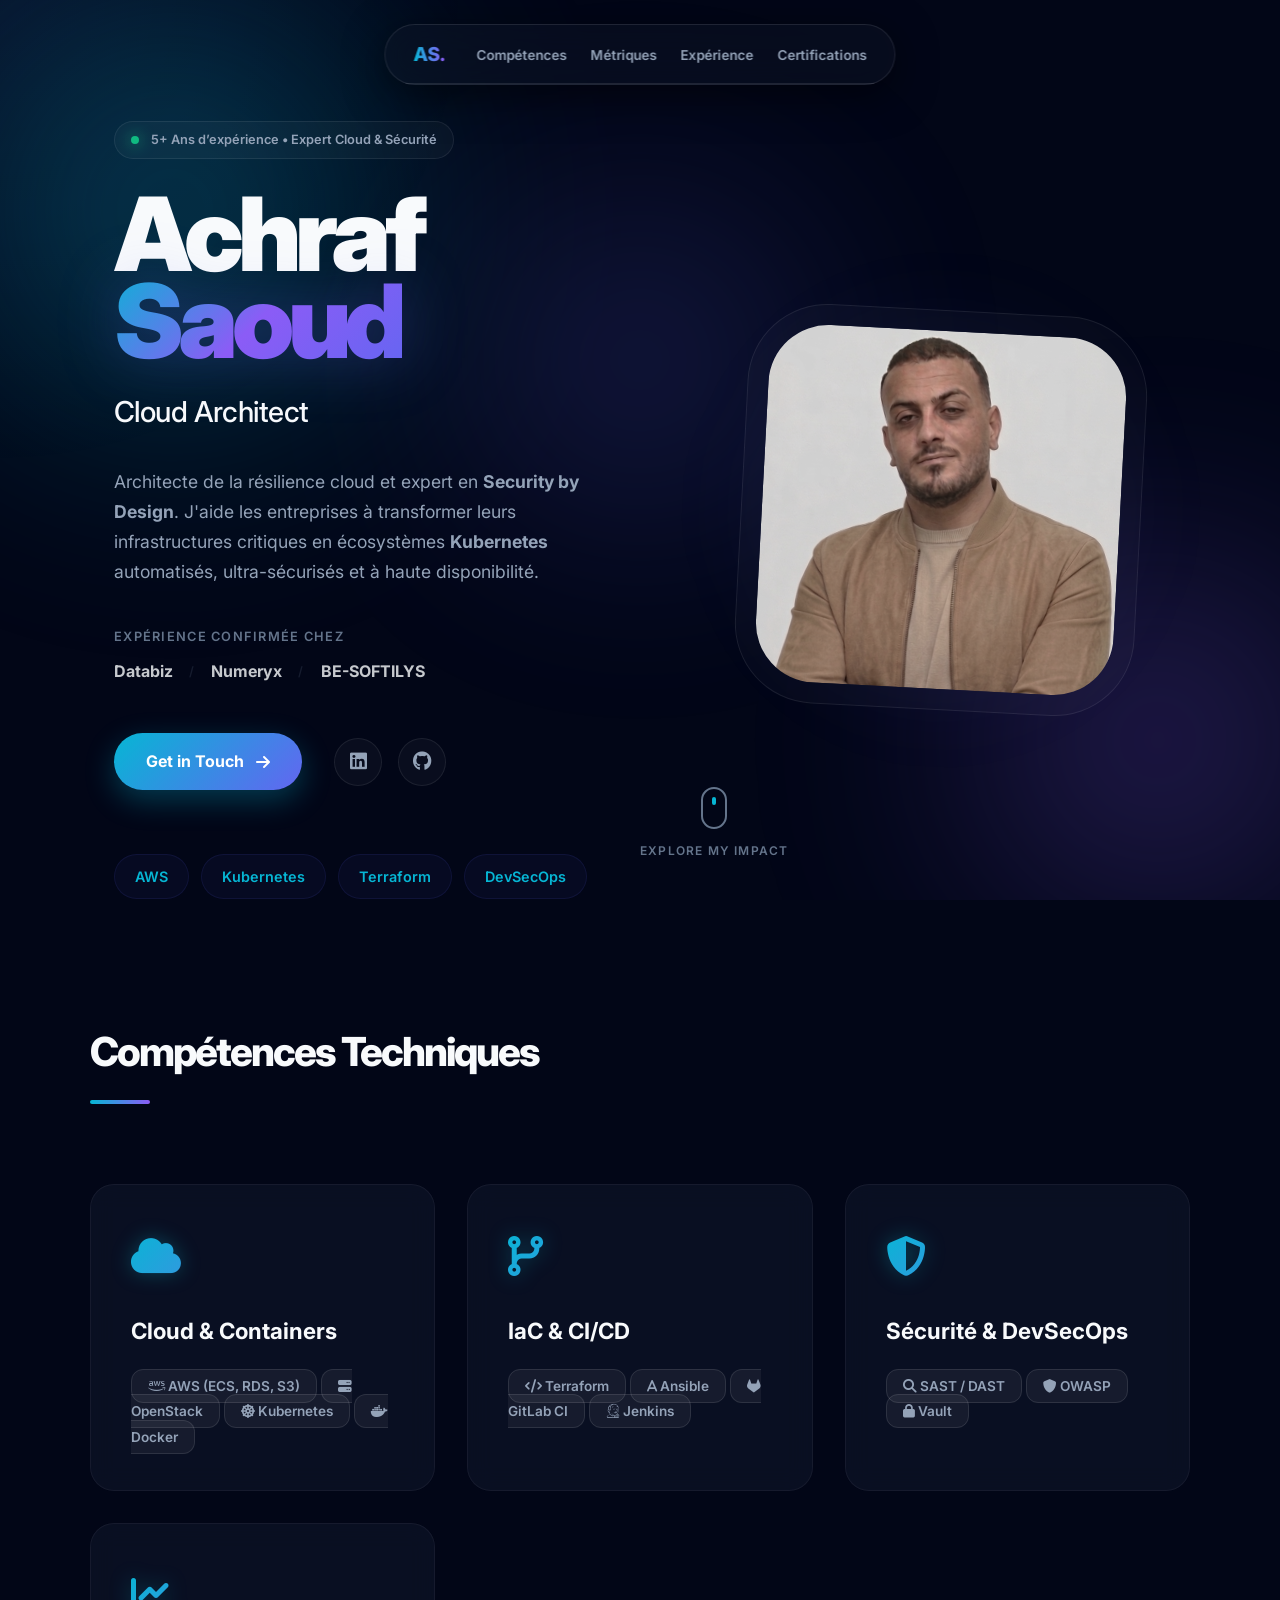
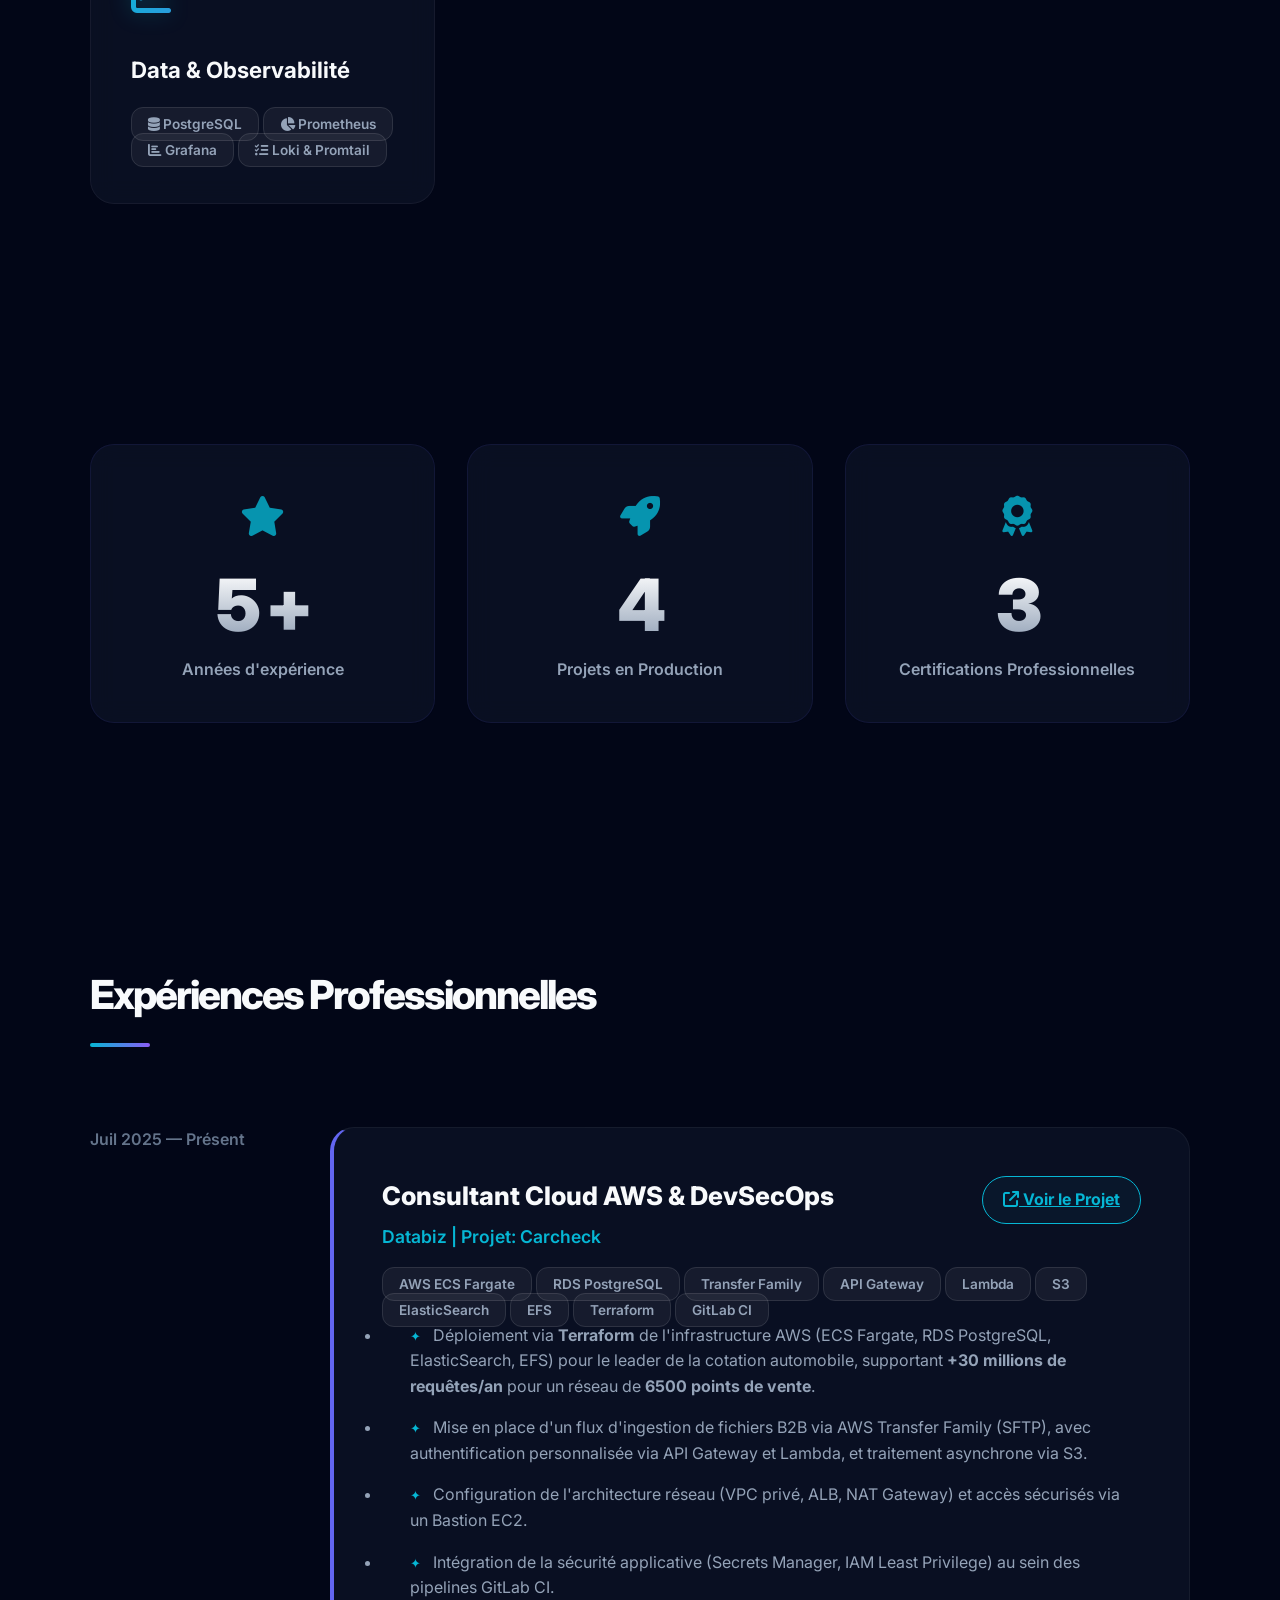
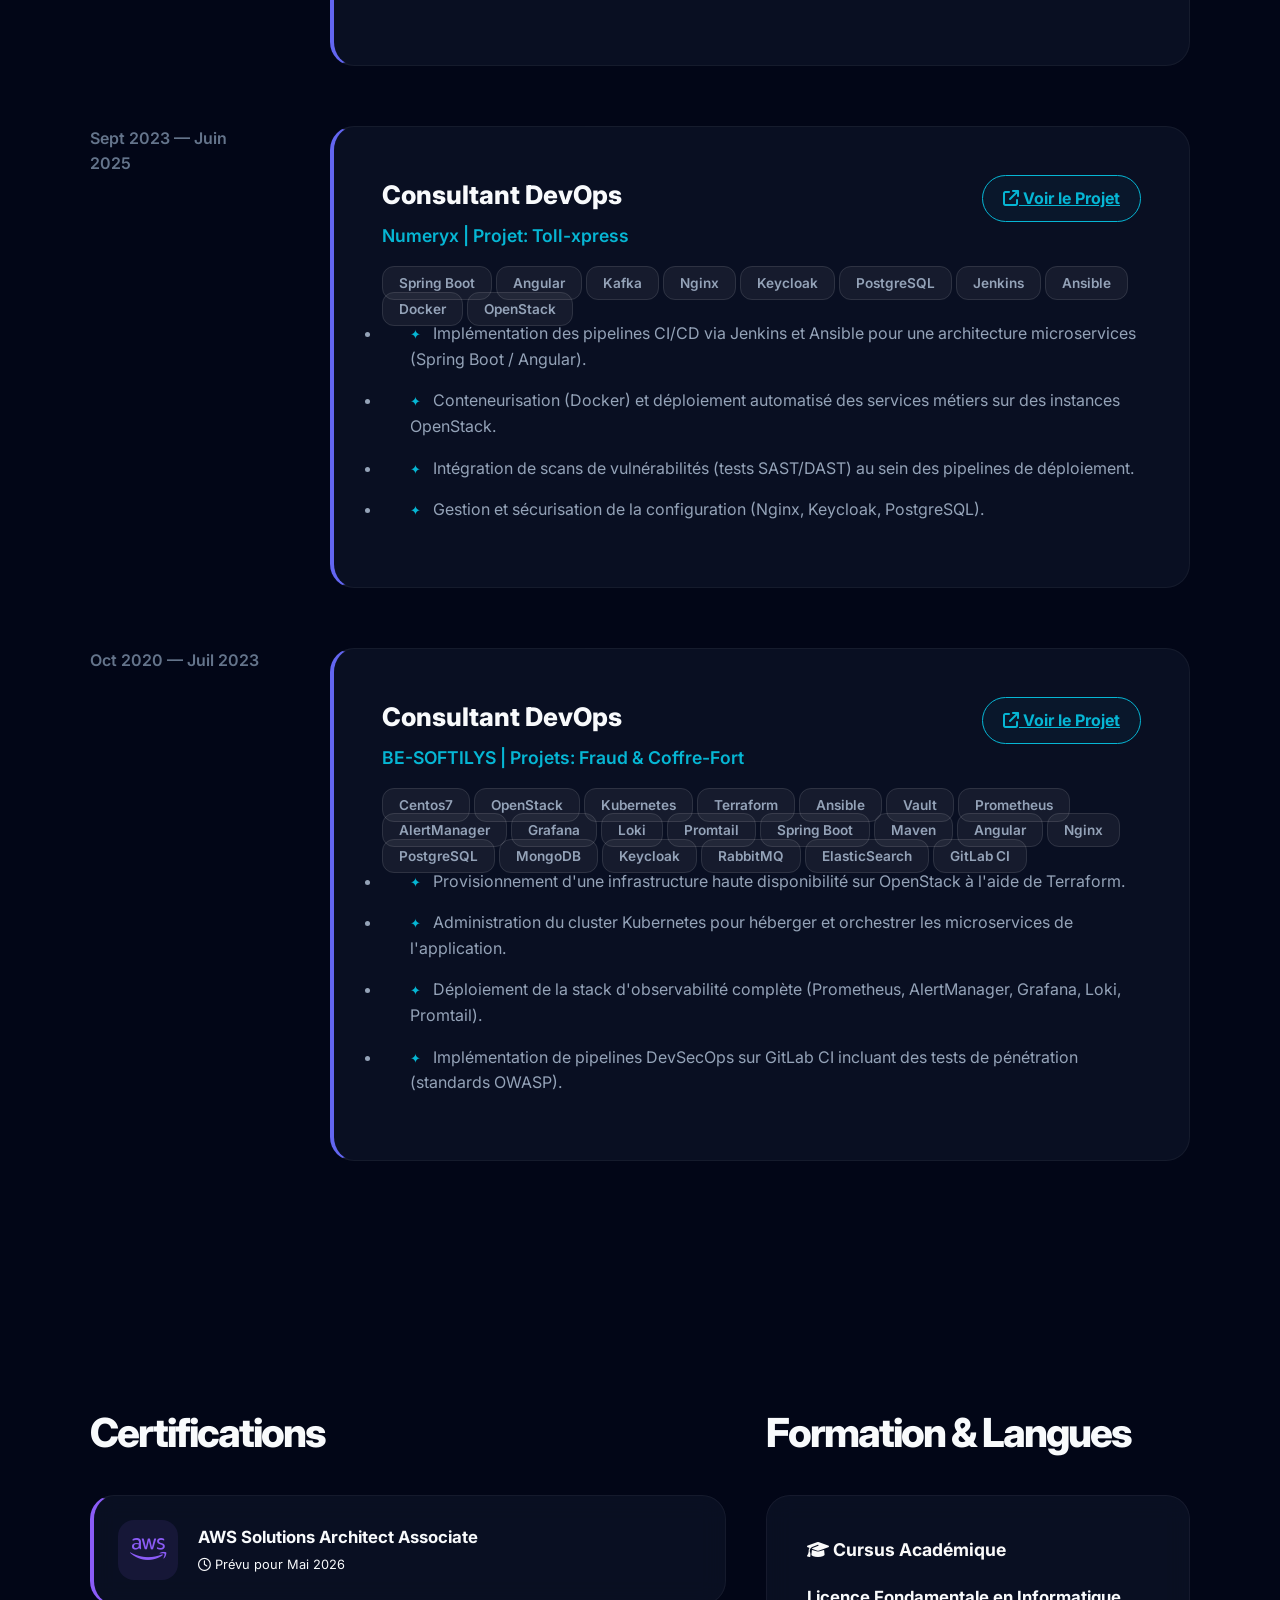
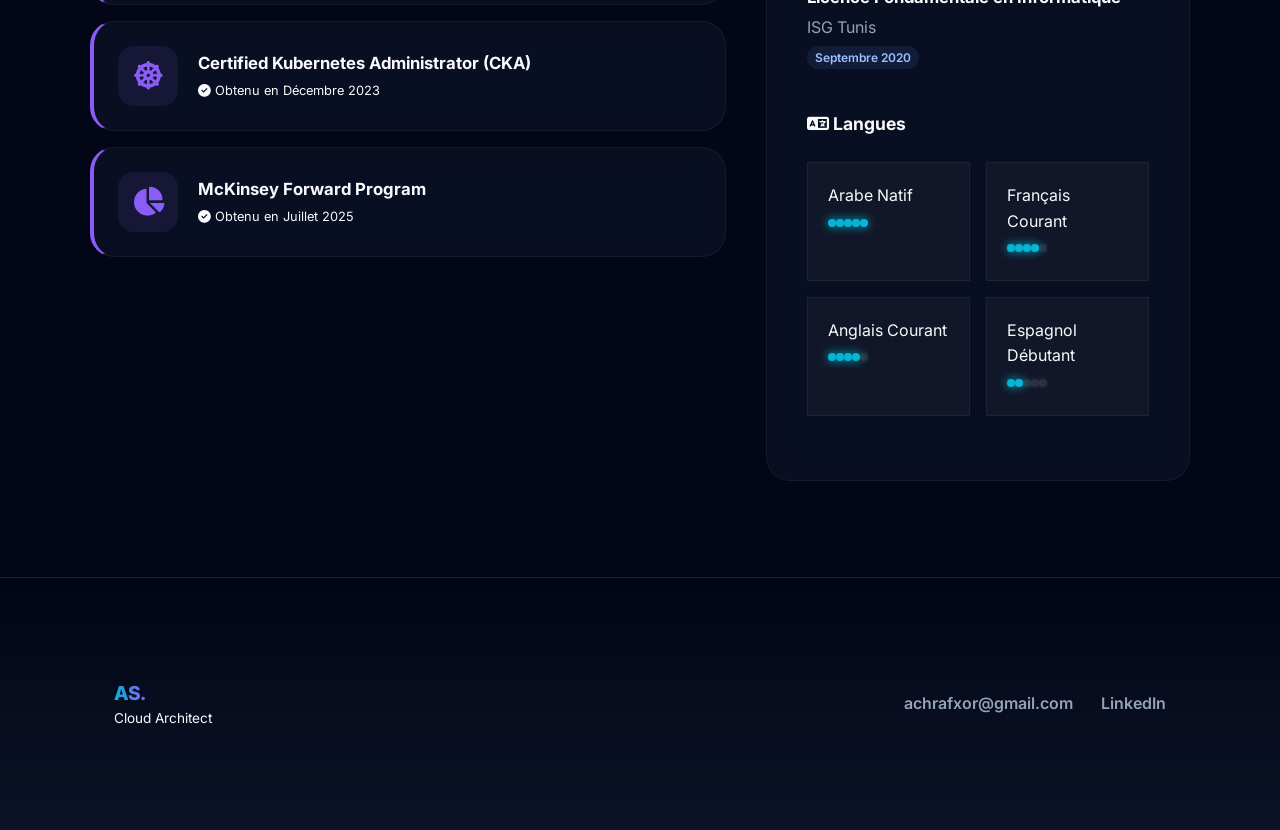
==== index.html @ 0f8164ff "upatde" ====
<!DOCTYPE html>
<html lang="fr">

<head>
    <meta charset="UTF-8">
    <meta name="viewport" content="width=device-width, initial-scale=1.0">
    <title>Achraf Saoud | Cloud Architect</title>

    <link href="https://fonts.googleapis.com/css2?family=Inter:wght@300;400;500;600;700&display=swap" rel="stylesheet">
    <link rel="stylesheet" href="https://cdnjs.cloudflare.com/ajax/libs/font-awesome/6.4.0/css/all.min.css">
    <link rel="stylesheet" href="style.css">
</head>

<body>

    <div class="bg-glows">
        <div class="glow glow-1"></div>
        <div class="glow glow-2"></div>
        <div class="glow glow-3"></div>
    </div>

    <div id="global-flashlight"></div>

    <nav class="navbar">
        <div id="progressBar" class="scroll-progress-bar"></div>
        <div class="nav-content">
            <div class="nav-logo">AS<span class="dot">.</span></div>
            <ul class="nav-links">
                <li><a href="#competences" class="magnetic-btn">Compétences</a></li>
                <li><a href="#kpis" class="magnetic-btn">Métriques</a></li>
                <li><a href="#experience" class="magnetic-btn">Expérience</a></li>
                <li><a href="#certifications" class="magnetic-btn">Certifications</a></li>
            </ul>
        </div>
    </nav>

    <!-- 1. INTRO (HERO) -->
    <header class="hero container">
        <div class="hero-main">
            <div class="hero-content reveal-on-scroll">
                <div class="hero-badge">
                    <span class="status-dot"></span> 
                    <span>5+ Ans d’expérience • Expert Cloud & Sécurité</span>
                </div>
                
                <h1 class="hero-title">
                    Achraf <span class="gradient-text">Saoud</span>
                </h1>
                
                <h2 class="hero-subtitle">Cloud Architect</h2>
                
                <p class="hero-description">
                    Architecte de la résilience cloud et expert en <strong>Security by Design</strong>. J'aide les entreprises à transformer leurs infrastructures critiques en écosystèmes <strong>Kubernetes</strong> automatisés, ultra-sécurisés et à haute disponibilité.
                </p>

                <div class="hero-trust">
                    <span>Expérience confirmée chez</span>
                    <div class="trust-logos">
                        <strong>Databiz</strong>
                        <span class="trust-sep">/</span>
                        <strong>Numeryx</strong>
                        <span class="trust-sep">/</span>
                        <strong>BE-SOFTILYS</strong>
                    </div>
                </div>
                
                <div class="hero-actions">
                    <a href="mailto:achrafxor@gmail.com" class="btn-primary magnetic-btn">
                        <span>Get in Touch</span> <i class="fa-solid fa-arrow-right"></i>
                    </a>
                    <div class="social-links">
                        <a href="https://linkedin.com/in/achraf-saoud-7b2530197/" target="_blank" class="social-icon magnetic-btn" title="LinkedIn">
                            <i class="fa-brands fa-linkedin"></i>
                        </a>
                        <a href="#" class="social-icon magnetic-btn" title="GitHub">
                            <i class="fa-brands fa-github"></i>
                        </a>
                    </div>
                </div>

                <div class="hero-expertise">
                    <span class="exp-pill">AWS</span>
                    <span class="exp-pill">Kubernetes</span>
                    <span class="exp-pill">Terraform</span>
                    <span class="exp-pill">DevSecOps</span>
                </div>
            </div>
            
            <div class="hero-visual reveal-on-scroll" style="transition-delay: 200ms;">
                <div class="portrait-frame">
                    <div class="portrait-glow"></div>
                    <img src="linkedachraf.png" alt="Achraf Saoud" class="hero-avatar">
                </div>
            </div>
        </div>

        <div class="scroll-indicator reveal-on-scroll" style="transition-delay: 500ms;">
            <div class="mouse">
                <div class="wheel"></div>
            </div>
            <span class="scroll-text">Explore my impact</span>
        </div>
    </header>

    <!-- 2. COMPÉTENCES TECHNIQUES -->
    <section id="competences" class="section container">
        <div class="section-header reveal-on-scroll">
            <h3 class="section-title">Compétences Techniques</h3>
            <div class="section-line"></div>
        </div>
        
        <div class="skills-grid bento-layout">
            <div class="glass-card skill-category tilt-element reveal-on-scroll bento-span-2">
                <div class="skill-icon"><i class="fa-solid fa-cloud"></i></div>
                <h4>Cloud & Containers</h4>
                <div class="skill-tags">
                    <span class="tag"><i class="fa-brands fa-aws"></i> AWS (ECS, RDS, S3)</span>
                    <span class="tag"><i class="fa-solid fa-server"></i> OpenStack</span>
                    <span class="tag"><i class="fa-solid fa-dharmachakra"></i> Kubernetes</span>
                    <span class="tag"><i class="fa-brands fa-docker"></i> Docker</span>
                </div>
            </div>
            <div class="glass-card skill-category tilt-element reveal-on-scroll bento-span-1" style="transition-delay: 100ms;">
                <div class="skill-icon"><i class="fa-solid fa-code-branch"></i></div>
                <h4>IaC & CI/CD</h4>
                <div class="skill-tags">
                    <span class="tag"><i class="fa-solid fa-code"></i> Terraform</span>
                    <span class="tag"><i class="fa-solid fa-a"></i> Ansible</span>
                    <span class="tag"><i class="fa-brands fa-gitlab"></i> GitLab CI</span>
                    <span class="tag"><i class="fa-brands fa-jenkins"></i> Jenkins</span>
                </div>
            </div>
            <div class="glass-card skill-category tilt-element reveal-on-scroll bento-span-1" style="transition-delay: 200ms;">
                <div class="skill-icon"><i class="fa-solid fa-shield-halved"></i></div>
                <h4>Sécurité & DevSecOps</h4>
                <div class="skill-tags">
                    <span class="tag"><i class="fa-solid fa-magnifying-glass"></i> SAST / DAST</span>
                    <span class="tag"><i class="fa-solid fa-shield"></i> OWASP</span>
                    <span class="tag"><i class="fa-solid fa-lock"></i> Vault</span>
                </div>
            </div>
            <div class="glass-card skill-category tilt-element reveal-on-scroll bento-span-2" style="transition-delay: 300ms;">
                <div class="skill-icon"><i class="fa-solid fa-chart-line"></i></div>
                <h4>Data & Observabilité</h4>
                <div class="skill-tags">
                    <span class="tag"><i class="fa-solid fa-database"></i> PostgreSQL</span>
                    <span class="tag"><i class="fa-solid fa-chart-pie"></i> Prometheus</span>
                    <span class="tag"><i class="fa-solid fa-chart-bar"></i> Grafana</span>
                    <span class="tag"><i class="fa-solid fa-list-check"></i> Loki & Promtail</span>
                </div>
            </div>
        </div>
    </section>

    <!-- 3. GLOBAL KPIS -->
    <section id="kpis" class="section container">
        <div class="impact-grid">
            <div class="glass-card metric-card tilt-element reveal-on-scroll">
                <div class="metric-icon"><i class="fa-solid fa-star"></i></div>
                <div class="metric-value-wrapper">
                    <span class="metric-value counter" data-target="5">0</span>
                    <span class="metric-suffix text-gradient">+</span>
                </div>
                <div class="metric-label">Années d'expérience</div>
            </div>
            <div class="glass-card metric-card tilt-element reveal-on-scroll" style="transition-delay: 100ms;">
                <div class="metric-icon"><i class="fa-solid fa-rocket"></i></div>
                <div class="metric-value-wrapper">
                    <span class="metric-value counter" data-target="4">0</span>
                </div>
                <div class="metric-label">Projets en Production</div>
            </div>
            <div class="glass-card metric-card tilt-element reveal-on-scroll" style="transition-delay: 200ms;">
                <div class="metric-icon"><i class="fa-solid fa-award"></i></div>
                <div class="metric-value-wrapper">
                    <span class="metric-value counter" data-target="3">0</span>
                </div>
                <div class="metric-label">Certifications Professionnelles</div>
            </div>
        </div>
    </section>

    <!-- 4. EXPÉRIENCES -->
    <section id="experience" class="section container">
        <div class="section-header reveal-on-scroll">
            <h3 class="section-title">Expériences Professionnelles</h3>
            <div class="section-line"></div>
        </div>
        
        <div class="timeline">
            
            <!-- Carcheck -->
            <div class="timeline-item reveal-on-scroll sticky-card" style="top: 120px; z-index: 1;">
                <div class="job-meta">
                    <span class="job-date">Juil 2025 — Présent</span>
                </div>
                <div class="glass-card job-content tilt-element">
                    <div class="job-header" style="display: flex; justify-content: space-between; align-items: flex-start; margin-bottom: 20px; flex-wrap: wrap; gap: 16px;">
                        <div>
                            <h4 class="job-title" style="margin-bottom: 6px;">Consultant Cloud AWS & DevSecOps</h4>
                            <div class="job-company text-gradient" style="margin-bottom: 0;">Databiz | Projet: Carcheck</div>
                        </div>
                        <a href="https://coteauto.autobiz.fr/" target="_blank" class="project-link-btn">
                            <i class="fa-solid fa-arrow-up-right-from-square"></i> Voir le Projet
                        </a>
                    </div>
                    
                    <div class="tech-stack-mini">
                        <span class="tag">AWS ECS Fargate</span>
                        <span class="tag">RDS PostgreSQL</span>
                        <span class="tag">Transfer Family</span>
                        <span class="tag">API Gateway</span>
                        <span class="tag">Lambda</span>
                        <span class="tag">S3</span>
                        <span class="tag">ElasticSearch</span>
                        <span class="tag">EFS</span>
                        <span class="tag">Terraform</span>
                        <span class="tag">GitLab CI</span>
                    </div>

                    <ul class="job-bullets">
                        <li>Déploiement via <strong>Terraform</strong> de l'infrastructure AWS (ECS Fargate, RDS PostgreSQL, ElasticSearch, EFS) pour le leader de la cotation automobile, supportant <strong>+30 millions de requêtes/an</strong> pour un réseau de <strong>6500 points de vente</strong>.</li>
                        <li>Mise en place d'un flux d'ingestion de fichiers B2B via AWS Transfer Family (SFTP), avec authentification personnalisée via API Gateway et Lambda, et traitement asynchrone via S3.</li>
                        <li>Configuration de l'architecture réseau (VPC privé, ALB, NAT Gateway) et accès sécurisés via un Bastion EC2.</li>
                        <li>Intégration de la sécurité applicative (Secrets Manager, IAM Least Privilege) au sein des pipelines GitLab CI.</li>
                    </ul>
                </div>
            </div>

            <!-- Toll-xpress -->
            <div class="timeline-item reveal-on-scroll sticky-card" style="top: 140px; z-index: 2;">
                <div class="job-meta">
                    <span class="job-date">Sept 2023 — Juin 2025</span>
                </div>
                <div class="glass-card job-content tilt-element">
                    <div class="job-header" style="display: flex; justify-content: space-between; align-items: flex-start; margin-bottom: 20px; flex-wrap: wrap; gap: 16px;">
                        <div>
                            <h4 class="job-title" style="margin-bottom: 6px;">Consultant DevOps</h4>
                            <div class="job-company text-gradient" style="margin-bottom: 0;">Numeryx | Projet: Toll-xpress</div>
                        </div>
                        <a href="https://tollxpress.fr/" target="_blank" class="project-link-btn">
                            <i class="fa-solid fa-arrow-up-right-from-square"></i> Voir le Projet
                        </a>
                    </div>

                    <div class="tech-stack-mini">
                        <span class="tag">Spring Boot</span>
                        <span class="tag">Angular</span>
                        <span class="tag">Kafka</span>
                        <span class="tag">Nginx</span>
                        <span class="tag">Keycloak</span>
                        <span class="tag">PostgreSQL</span>
                        <span class="tag">Jenkins</span>
                        <span class="tag">Ansible</span>
                        <span class="tag">Docker</span>
                        <span class="tag">OpenStack</span>
                    </div>

                    <ul class="job-bullets">
                        <li>Implémentation des pipelines CI/CD via Jenkins et Ansible pour une architecture microservices (Spring Boot / Angular).</li>
                        <li>Conteneurisation (Docker) et déploiement automatisé des services métiers sur des instances OpenStack.</li>
                        <li>Intégration de scans de vulnérabilités (tests SAST/DAST) au sein des pipelines de déploiement.</li>
                        <li>Gestion et sécurisation de la configuration (Nginx, Keycloak, PostgreSQL).</li>
                    </ul>
                </div>
            </div>

            <!-- Fraud & Coffre-Fort -->
            <div class="timeline-item reveal-on-scroll sticky-card" style="top: 160px; z-index: 3;">
                <div class="job-meta">
                    <span class="job-date">Oct 2020 — Juil 2023</span>
                </div>
                <div class="glass-card job-content tilt-element">
                    <div class="job-header" style="display: flex; justify-content: space-between; align-items: flex-start; margin-bottom: 20px; flex-wrap: wrap; gap: 16px;">
                        <div>
                            <h4 class="job-title" style="margin-bottom: 6px;">Consultant DevOps</h4>
                            <div class="job-company text-gradient" style="margin-bottom: 0;">BE-SOFTILYS | Projets: Fraud & Coffre-Fort</div>
                        </div>
                        <a href="https://www.myswisskeeper.com/" target="_blank" class="project-link-btn">
                            <i class="fa-solid fa-arrow-up-right-from-square"></i> Voir le Projet
                        </a>
                    </div>

                    <div class="tech-stack-mini">
                        <span class="tag">Centos7</span>
                        <span class="tag">OpenStack</span>
                        <span class="tag">Kubernetes</span>
                        <span class="tag">Terraform</span>
                        <span class="tag">Ansible</span>
                        <span class="tag">Vault</span>
                        <span class="tag">Prometheus</span>
                        <span class="tag">AlertManager</span>
                        <span class="tag">Grafana</span>
                        <span class="tag">Loki</span>
                        <span class="tag">Promtail</span>
                        <span class="tag">Spring Boot</span>
                        <span class="tag">Maven</span>
                        <span class="tag">Angular</span>
                        <span class="tag">Nginx</span>
                        <span class="tag">PostgreSQL</span>
                        <span class="tag">MongoDB</span>
                        <span class="tag">Keycloak</span>
                        <span class="tag">RabbitMQ</span>
                        <span class="tag">ElasticSearch</span>
                        <span class="tag">GitLab CI</span>
                    </div>

                    <ul class="job-bullets">
                        <li>Provisionnement d'une infrastructure haute disponibilité sur OpenStack à l'aide de Terraform.</li>
                        <li>Administration du cluster Kubernetes pour héberger et orchestrer les microservices de l'application.</li>
                        <li>Déploiement de la stack d'observabilité complète (Prometheus, AlertManager, Grafana, Loki, Promtail).</li>
                        <li>Implémentation de pipelines DevSecOps sur GitLab CI incluant des tests de pénétration (standards OWASP).</li>
                    </ul>
                </div>
            </div>

        </div>
    </section>

    <!-- 5 & 6. CERTIFICATIONS ET FORMATIONS -->
    <section class="section container">
        <div class="grid-2">
            
            <div id="certifications">
                <div class="section-header reveal-on-scroll" style="margin-bottom: 30px;">
                    <h3 class="section-title">Certifications</h3>
                </div>
                <div class="cert-grid">
                    <div class="glass-card cert-card tilt-element reveal-on-scroll">
                        <div class="cert-icon-wrapper in-progress">
                            <i class="fa-brands fa-aws text-gradient"></i>
                            <div class="spinner-ring"></div>
                        </div>
                        <div class="cert-info">
                            <h4 style="margin-bottom: 4px; font-size: 1.05rem;">AWS Solutions Architect Associate</h4>
                            <div class="cert-status in-progress"><i class="fa-regular fa-clock"></i> Prévu pour Mai 2026</div>
                        </div>
                    </div>
                    <div class="glass-card cert-card tilt-element reveal-on-scroll" style="transition-delay: 100ms;">
                        <div class="cert-icon-wrapper achieved">
                            <i class="fa-solid fa-dharmachakra text-gradient"></i>
                        </div>
                        <div class="cert-info">
                            <h4 style="margin-bottom: 4px; font-size: 1.05rem;">Certified Kubernetes Administrator (CKA)</h4>
                            <div class="cert-status achieved"><i class="fa-solid fa-circle-check"></i> Obtenu en Décembre 2023</div>
                        </div>
                    </div>
                    <div class="glass-card cert-card tilt-element reveal-on-scroll" style="transition-delay: 200ms;">
                        <div class="cert-icon-wrapper achieved">
                            <i class="fa-solid fa-chart-pie text-gradient"></i>
                        </div>
                        <div class="cert-info">
                            <h4 style="margin-bottom: 4px; font-size: 1.05rem;">McKinsey Forward Program</h4>
                            <div class="cert-status achieved"><i class="fa-solid fa-circle-check"></i> Obtenu en Juillet 2025</div>
                        </div>
                    </div>
                </div>
            </div>

            <div id="formation">
                <div class="section-header reveal-on-scroll" style="margin-bottom: 30px;">
                    <h3 class="section-title">Formation & Langues</h3>
                </div>
                <div class="glass-card about-card tilt-element reveal-on-scroll" style="height: calc(100% - 70px);">
                    
                    <h4 style="margin-bottom: 20px; font-size: 1.1rem; color: #fafafa;"><i class="fa-solid fa-graduation-cap text-gradient"></i> Cursus Académique</h4>
                    
                    <div class="formation-card">
                        <div class="formation-info">
                            <h5 style="font-size: 1.05rem; margin-bottom: 4px;">Licence Fondamentale en Informatique</h5>
                            <span class="formation-school" style="color: var(--text-secondary); display: block; margin-bottom: 4px;">ISG Tunis</span>
                            <span class="formation-date tag" style="font-size: 0.75rem; background: rgba(79, 140, 255, 0.1); color: #9dc0ff; border: none; padding: 4px 8px;">Septembre 2020</span>
                        </div>
                    </div>

                    <h4 style="margin-bottom: 20px; margin-top: 40px; font-size: 1.1rem; color: #fafafa;"><i class="fa-solid fa-language text-gradient"></i> Langues</h4>
                    
                    <div class="languages-grid">
                        <div class="language-card">
                            <div class="flag-circle" style="background-image: url('https://flagcdn.com/w80/tn.png');"></div>
                            <div class="lang-info">
                                <span class="lang-name">Arabe</span>
                                <span class="lang-level">Natif</span>
                                <div class="proficiency-dots">
                                    <div class="dot filled"></div><div class="dot filled"></div><div class="dot filled"></div><div class="dot filled"></div><div class="dot filled"></div>
                                </div>
                            </div>
                        </div>
                        <div class="language-card">
                            <div class="flag-circle" style="background-image: url('https://flagcdn.com/w80/fr.png');"></div>
                            <div class="lang-info">
                                <span class="lang-name">Français</span>
                                <span class="lang-level">Courant</span>
                                <div class="proficiency-dots">
                                    <div class="dot filled"></div><div class="dot filled"></div><div class="dot filled"></div><div class="dot filled"></div><div class="dot empty"></div>
                                </div>
                            </div>
                        </div>
                        <div class="language-card">
                            <div class="flag-circle" style="background-image: url('https://flagcdn.com/w80/gb.png');"></div>
                            <div class="lang-info">
                                <span class="lang-name">Anglais</span>
                                <span class="lang-level">Courant</span>
                                <div class="proficiency-dots">
                                    <div class="dot filled"></div><div class="dot filled"></div><div class="dot filled"></div><div class="dot filled"></div><div class="dot empty"></div>
                                </div>
                            </div>
                        </div>
                        <div class="language-card">
                            <div class="flag-circle" style="background-image: url('https://flagcdn.com/w80/es.png');"></div>
                            <div class="lang-info">
                                <span class="lang-name">Espagnol</span>
                                <span class="lang-level">Débutant</span>
                                <div class="proficiency-dots">
                                    <div class="dot filled"></div><div class="dot filled"></div><div class="dot empty"></div><div class="dot empty"></div><div class="dot empty"></div>
                                </div>
                            </div>
                        </div>
                    </div>

                </div>
            </div>
            
        </div>
    </section>

    <footer class="footer">
        <div class="container footer-content">
            <div>
                <span class="nav-logo">AS<span class="dot">.</span></span>
                <p class="text-muted mt-2" style="font-size: 0.85rem;">Cloud Architect</p>
            </div>
            <div>
                <a href="mailto:achrafxor@gmail.com" class="footer-link">achrafxor@gmail.com</a>
                <a href="https://linkedin.com/in/achraf-saoud-7b2530197/" target="_blank" class="footer-link">LinkedIn</a>
            </div>
        </div>
    </footer>

    <script src="script.js"></script>
</body>

</html>
---- style.css ----
:root {
    --bg: #020617;
    --surface: rgba(15, 23, 42, 0.6);
    --surface-light: rgba(30, 41, 59, 0.8);
    
    --text-primary: #f8fafc;
    --text-secondary: #94a3b8;
    --text-muted: #64748b;
    
    --accent-1: #06b6d4; /* Cyan */
    --accent-2: #8b5cf6; /* Violet */
    --accent-3: #6366f1; /* Indigo */
    
    --border: rgba(255, 255, 255, 0.05);
    --border-hover: rgba(255, 255, 255, 0.1);
    
    --radius: 24px;
    --transition: 0.5s cubic-bezier(0.2, 0, 0, 1);
    --max-width: 1100px;
}

body {
    font-family: 'Inter', sans-serif;
    background: var(--bg);
    color: var(--text-primary);
    line-height: 1.6;
    -webkit-font-smoothing: antialiased;
    overflow-x: hidden;
    min-height: 100vh;
}

/* BACKGROUND GLOWS */
.bg-glows {
    position: fixed;
    inset: 0;
    z-index: -1;
    overflow: hidden;
    pointer-events: none;
}

.glow {
    position: absolute;
    border-radius: 50%;
    filter: blur(120px);
    opacity: 0.4;
    animation: float 20s infinite alternate;
}

.glow-1 {
    width: 600px; height: 600px;
    top: -10%; left: -10%;
    background: radial-gradient(circle, var(--accent-1) 0%, transparent 70%);
}

.glow-2 {
    width: 500px; height: 500px;
    bottom: -10%; right: -10%;
    background: radial-gradient(circle, var(--accent-2) 0%, transparent 70%);
    animation-delay: -5s;
}

.glow-3 {
    width: 400px; height: 400px;
    top: 40%; left: 50%;
    transform: translate(-50%, -50%);
    background: radial-gradient(circle, var(--accent-3) 0%, transparent 70%);
    animation-delay: -10s;
}

@keyframes float {
    0% { transform: translate(0, 0) rotate(0deg); }
    100% { transform: translate(100px, 50px) rotate(30deg); }
}

#global-flashlight {
    position: fixed;
    inset: 0;
    pointer-events: none;
    background: radial-gradient(800px circle at var(--mouse-x, -1000px) var(--mouse-y, -1000px), rgba(99, 102, 241, 0.05), transparent 40%);
    z-index: 9999;
}

/* RESET */
* {
    margin: 0;
    padding: 0;
    box-sizing: border-box;
}

html {
    scroll-behavior: smooth;
}

/* BACKGROUND */

body::before {
    content: "";
    position: fixed;
    inset: 0;
    background: 
        radial-gradient(circle at top left, 
            rgba(79, 140, 255, 0.08), 
            transparent 30%);
    pointer-events: none;
    z-index: -1;
}

/* CONTAINER */

.container {
    max-width: var(--max-width);
    margin: auto;
    padding: 0 24px;
}

/* NAVBAR */

.navbar {
    position: fixed;
    top: 24px;
    left: 50%;
    transform: translateX(-50%);
    z-index: 1000;
    width: auto;
    min-width: 400px;
    
    background: rgba(15, 23, 42, 0.4);
    backdrop-filter: blur(24px);
    -webkit-backdrop-filter: blur(24px);
    
    border: 1px solid rgba(255, 255, 255, 0.1);
    border-radius: 999px;
    padding: 6px 12px;
    box-shadow: 0 10px 40px rgba(0, 0, 0, 0.5);
}

.grid-2 {
    display: grid;
    grid-template-columns: 1.2fr 0.8fr;
    gap: 40px;
}

.nav-content {
    display: flex;
    align-items: center;
    gap: 32px;
    padding: 8px 16px;
}

.nav-logo {
    font-weight: 800;
    letter-spacing: -0.05em;
    font-size: 1.2rem;
    background: linear-gradient(to right, var(--accent-1), var(--accent-2));
    -webkit-background-clip: text;
    -webkit-text-fill-color: transparent;
}

.nav-links {
    display: flex;
    gap: 24px;
    list-style: none;
}

.nav-links a {
    color: var(--text-secondary);
    text-decoration: none;
    font-size: 0.85rem;
    font-weight: 600;
    transition: var(--transition);
}

.nav-links a:hover { color: #fff; text-shadow: 0 0 10px rgba(255,255,255,0.5); }

.scroll-progress-bar {
    position: absolute;
    bottom: 0;
    left: 20px;
    right: 20px;
    height: 1px;
    background: rgba(255, 255, 255, 0.1);
    overflow: hidden;
}

.scroll-progress-bar::after {
    content: "";
    position: absolute;
    top: 0;
    left: 0;
    height: 100%;
    width: var(--scroll-width, 0%);
    background: #fff;
    transition: width 0.1s ease-out;
}

/* HERO */
.hero {
    min-height: 100vh;
    display: flex;
    flex-direction: column;
    justify-content: center;
    position: relative;
    padding-top: 120px;
}

.hero-main {
    display: flex;
    align-items: center;
    justify-content: space-between;
    gap: 80px;
    width: 100%;
}

.hero-content {
    flex: 1;
}

.hero-badge {
    display: inline-flex;
    align-items: center;
    gap: 12px;
    padding: 8px 16px;
    background: rgba(255, 255, 255, 0.03);
    border: 1px solid rgba(255, 255, 255, 0.08);
    border-radius: 999px;
    font-size: 0.8rem;
    font-weight: 600;
    color: var(--text-secondary);
    margin-bottom: 32px;
}

.status-dot {
    width: 8px;
    height: 8px;
    background: #10b981;
    border-radius: 50%;
    box-shadow: 0 0 15px #10b981;
    animation: pulse 2s infinite;
}

@keyframes pulse {
    0% { transform: scale(1); opacity: 1; }
    50% { transform: scale(1.5); opacity: 0.5; }
    100% { transform: scale(1); opacity: 1; }
}

.gradient-text {
    background: linear-gradient(135deg, var(--accent-1) 0%, var(--accent-2) 50%, var(--accent-3) 100%);
    -webkit-background-clip: text;
    -webkit-text-fill-color: transparent;
    filter: drop-shadow(0 0 30px rgba(99, 102, 241, 0.3));
}

.btn-primary {
    background: linear-gradient(135deg, var(--accent-1), var(--accent-3));
    color: #fff;
    padding: 16px 32px;
    border-radius: 999px;
    text-decoration: none;
    font-weight: 700;
    font-size: 1rem;
    display: inline-flex;
    align-items: center;
    gap: 12px;
    box-shadow: 0 10px 30px rgba(6, 182, 212, 0.3);
    transition: var(--transition);
}

.btn-primary:hover { 
    transform: scale(1.05) translateY(-2px); 
    box-shadow: 0 15px 40px rgba(6, 182, 212, 0.5); 
}

.hero-title {
    font-size: clamp(3.5rem, 8vw, 6.5rem);
    font-weight: 900;
    letter-spacing: -0.06em;
    line-height: 0.85;
    margin-bottom: 24px;
}

.hero-subtitle {
    font-size: 1.8rem;
    font-weight: 500;
    color: var(--text-primary);
    margin-bottom: 32px;
    letter-spacing: -0.02em;
}

.hero-description {
    max-width: 540px;
    font-size: 1.1rem;
    color: var(--text-secondary);
    margin-bottom: 40px;
    line-height: 1.7;
}

.hero-trust {
    margin-bottom: 48px;
    display: flex;
    flex-direction: column;
    gap: 12px;
}

.hero-trust span {
    font-size: 0.8rem;
    color: var(--text-muted);
    text-transform: uppercase;
    letter-spacing: 0.1em;
    font-weight: 600;
}

.trust-logos {
    display: flex;
    align-items: center;
    gap: 16px;
    font-size: 1rem;
    color: var(--text-secondary);
}

.trust-sep {
    opacity: 0.2;
}

.trust-logos strong {
    color: var(--text-primary);
    opacity: 0.8;
    transition: var(--transition);
}

.trust-logos strong:hover {
    opacity: 1;
    color: var(--accent-1);
}

.hero-actions {
    display: flex;
    align-items: center;
    gap: 32px;
    margin-bottom: 64px;
}

.social-links {
    display: flex;
    gap: 16px;
}

.social-icon {
    width: 48px;
    height: 48px;
    display: flex;
    align-items: center;
    justify-content: center;
    background: rgba(255, 255, 255, 0.03);
    border: 1px solid rgba(255, 255, 255, 0.08);
    border-radius: 50%;
    color: var(--text-secondary);
    font-size: 1.2rem;
    transition: var(--transition);
    text-decoration: none;
}

.social-icon:hover {
    background: rgba(255, 255, 255, 0.1);
    color: #fff;
    border-color: rgba(255, 255, 255, 0.2);
    transform: translateY(-4px);
}

.hero-expertise {
    display: flex;
    gap: 12px;
    flex-wrap: wrap;
}

.exp-pill {
    padding: 10px 20px;
    background: rgba(99, 102, 241, 0.05);
    border: 1px solid rgba(99, 102, 241, 0.1);
    border-radius: 999px;
    font-size: 0.9rem;
    font-weight: 600;
    color: var(--accent-1);
    transition: var(--transition);
}

.exp-pill:hover {
    background: var(--accent-1);
    color: #fff;
    transform: scale(1.05);
}

/* HERO VISUAL */
.hero-visual {
    flex: 0 0 450px;
    display: flex;
    justify-content: center;
}

.portrait-frame {
    position: relative;
    width: 400px;
    height: 400px;
    border-radius: 80px;
    padding: 20px;
    background: rgba(255, 255, 255, 0.02);
    border: 1px solid rgba(255, 255, 255, 0.08);
    transform: rotate(3deg);
    transition: var(--transition);
}

.portrait-frame:hover {
    transform: rotate(0deg) scale(1.05);
    border-color: rgba(255, 255, 255, 0.2);
}

.portrait-glow {
    position: absolute;
    inset: -20px;
    background: radial-gradient(circle, rgba(99, 102, 241, 0.2), transparent 70%);
    z-index: -1;
    border-radius: inherit;
    filter: blur(40px);
}

.hero-avatar {
    width: 100%;
    height: 100%;
    object-fit: cover;
    border-radius: 60px;
    filter: grayscale(0.5);
    transition: var(--transition);
}

.portrait-frame:hover .hero-avatar {
    filter: grayscale(0);
}

/* SCROLL INDICATOR */
.scroll-indicator {
    position: absolute;
    bottom: 40px;
    left: 50%;
    transform: translateX(-50%);
    display: flex;
    flex-direction: column;
    align-items: center;
    gap: 12px;
}

.mouse {
    width: 26px;
    height: 42px;
    border: 2px solid var(--text-muted);
    border-radius: 20px;
    display: flex;
    justify-content: center;
    padding-top: 8px;
}

.wheel {
    width: 4px;
    height: 8px;
    background: var(--accent-1);
    border-radius: 2px;
    animation: scroll 1.5s infinite;
}

@keyframes scroll {
    0% { transform: translateY(0); opacity: 1; }
    100% { transform: translateY(12px); opacity: 0; }
}

.scroll-text {
    font-size: 0.75rem;
    font-weight: 600;
    color: var(--text-muted);
    text-transform: uppercase;
    letter-spacing: 0.1em;
}

/* SECTION */
.section { padding: 120px 0; position: relative; }
.section-header { margin-bottom: 80px; }
.section-title { font-size: 2.5rem; font-weight: 800; letter-spacing: -0.05em; margin-bottom: 16px; }
.section-line { width: 60px; height: 4px; background: linear-gradient(to right, var(--accent-1), var(--accent-2)); border-radius: 999px; }

/* GLASS CARDS */
.glass-card {
    background: var(--surface);
    backdrop-filter: blur(12px);
    -webkit-backdrop-filter: blur(12px);
    border: 1px solid var(--border);
    border-radius: var(--radius);
    padding: 40px;
    position: relative;
    overflow: hidden;
    transition: var(--transition);
}

.glass-card::before {
    content: "";
    position: absolute;
    inset: 0;
    background: radial-gradient(400px circle at var(--card-mouse-x, -500px) var(--card-mouse-y, -500px), rgba(99, 102, 241, 0.1), transparent 40%);
    opacity: 0;
    transition: opacity 0.3s;
    pointer-events: none;
    z-index: 1;
}

.glass-card:hover { 
    transform: translateY(-8px) scale(1.02);
    border-color: rgba(255, 255, 255, 0.2);
    box-shadow: 0 20px 50px rgba(0, 0, 0, 0.4);
    background: var(--surface-light);
}

.glass-card:hover::before { opacity: 1; }

/* BENTO GRID */
.skills-grid.bento-layout {
    display: grid;
    grid-template-columns: repeat(3, 1fr);
    gap: 32px;
}

.skill-icon {
    font-size: 2.5rem;
    margin-bottom: 24px;
    background: linear-gradient(135deg, var(--accent-1), var(--accent-2));
    -webkit-background-clip: text;
    -webkit-text-fill-color: transparent;
    filter: drop-shadow(0 0 10px rgba(6, 182, 212, 0.3));
}

.skill-category h4 { font-size: 1.4rem; font-weight: 700; margin-bottom: 24px; }

.tag {
    padding: 8px 16px;
    background: rgba(255, 255, 255, 0.05);
    border: 1px solid rgba(255, 255, 255, 0.1);
    border-radius: 12px;
    font-size: 0.85rem;
    font-weight: 600;
    color: var(--text-secondary);
    transition: var(--transition);
}

.tag:hover { 
    background: var(--accent-1); 
    color: #fff; 
    transform: translateY(-2px);
    box-shadow: 0 5px 15px rgba(6, 182, 212, 0.3);
}

/* METRICS */
.impact-grid { 
    display: grid; 
    grid-template-columns: repeat(3, 1fr); 
    gap: 32px; 
}

.metric-card { text-align: center; border: 1px solid rgba(99, 102, 241, 0.1); }
.metric-icon { font-size: 2.5rem; margin-bottom: 20px; opacity: 0.8; color: var(--accent-1); }
.metric-value-wrapper { 
    font-size: 4.5rem; 
    font-weight: 900; 
    letter-spacing: -0.06em; 
    line-height: 1;
    background: linear-gradient(to bottom, #fff, #94a3b8);
    -webkit-background-clip: text;
    -webkit-text-fill-color: transparent;
}
.metric-label { font-size: 1rem; font-weight: 600; color: var(--text-secondary); margin-top: 16px; }

/* TIMELINE */
.timeline { display: flex; flex-direction: column; gap: 60px; }
.timeline-item { display: grid; grid-template-columns: 180px 1fr; gap: 60px; }
.job-date { font-size: 1rem; color: var(--text-muted); font-weight: 600; margin-top: 42px; }
.job-content { padding: 48px; border-left: 4px solid var(--accent-3); }

.job-header { display: flex; justify-content: space-between; align-items: flex-start; margin-bottom: 32px; }
.job-title { font-size: 1.6rem; font-weight: 800; margin-bottom: 8px; }
.job-company { font-size: 1.1rem; font-weight: 600; color: var(--accent-1); }

.project-link-btn {
    padding: 10px 20px;
    border-radius: 999px;
    border: 1px solid var(--accent-1);
    background: rgba(6, 182, 212, 0.05);
    color: var(--accent-1);
    font-weight: 700;
    transition: var(--transition);
}
.project-link-btn:hover { background: var(--accent-1); color: #fff; box-shadow: 0 0 20px rgba(6, 182, 212, 0.4); }

.job-bullets li { 
    padding-left: 28px; 
    margin-bottom: 16px; 
    font-size: 1rem; 
    color: var(--text-secondary); 
}
.job-bullets li::before { 
    content: "✦"; 
    color: var(--accent-1); 
    font-size: 0.8rem; 
    margin-right: 12px;
}

/* CERTIFICATIONS */
.cert-grid { display: flex; flex-direction: column; gap: 16px; }
.cert-card { display: flex; align-items: center; gap: 20px; padding: 24px; border-left: 4px solid var(--accent-2); }
.cert-icon-wrapper {
    width: 60px; height: 60px;
    background: rgba(139, 92, 246, 0.1);
    color: var(--accent-2);
    font-size: 1.8rem;
    border-radius: 16px;
    display: flex; align-items: center; justify-content: center;
}
.cert-status { font-size: 0.8rem; margin-top: 4px; }

/* LANGUAGES */
.languages-grid { display: grid; grid-template-columns: 1fr 1fr; gap: 16px; margin-top: 24px; }
.language-card {
    background: rgba(255, 255, 255, 0.03);
    border: 1px solid rgba(255, 255, 255, 0.05);
    padding: 20px;
}

.proficiency-dots .dot {
    width: 8px; height: 8px;
    background: rgba(255, 255, 255, 0.1);
    box-shadow: 0 0 5px rgba(255,255,255,0.1);
    display: inline-block;
    border-radius: 50%;
}

.proficiency-dots .dot.filled {
    background: var(--accent-1);
    box-shadow: 0 0 10px var(--accent-1);
}

/* FOOTER */
.footer {
    padding: 100px 0;
    background: linear-gradient(to top, rgba(15, 23, 42, 0.8), transparent);
    border-top: 1px solid var(--border);
}

.footer-content { 
    display: flex; 
    justify-content: space-between; 
    align-items: center; 
}

.footer-link { 
    color: var(--text-secondary); 
    font-weight: 600;
    transition: var(--transition);
    margin-left: 24px; 
    text-decoration: none;
}

.footer-link:hover { 
    color: var(--accent-1);
    text-shadow: 0 0 10px var(--accent-1);
}

/* SCROLL ANIMATIONS */

.reveal-on-scroll {
    opacity: 0; 
    transform: translateY(30px) scale(0.96);
    filter: blur(8px);
    transition: 
        opacity 0.8s cubic-bezier(0.16, 1, 0.3, 1), 
        transform 0.8s cubic-bezier(0.16, 1, 0.3, 1),
        filter 0.8s cubic-bezier(0.16, 1, 0.3, 1);
}

.reveal-on-scroll.visible { 
    opacity: 1; 
    transform: translateY(0) scale(1); 
    filter: blur(0px);
}

/* MOBILE */

@media(max-width:900px) {
    
    .impact-grid, 
    .skills-grid,
    .grid-2 { 
        grid-template-columns: 1fr; 
    }
    
    .timeline-item { 
        grid-template-columns: 1fr; 
        gap: 16px; 
    }
    
    .job-date { margin-top: 0; }
}

@media(max-width:768px) {
    
    .nav-links { 
        display: none; 
    }
    
    .hero { 
        flex-direction: column-reverse; 
        text-align: center; 
        gap: 48px; 
    }
    
    .hero-actions { justify-content: center; }
    .expertise-strip { justify-content: center; }
    
    .languages-grid { grid-template-columns: 1fr; }
    
    .footer-content { 
        flex-direction: column; 
        gap: 24px; 
        text-align: center; 
    }
    
    .footer-link { margin: 0 10px; }
}
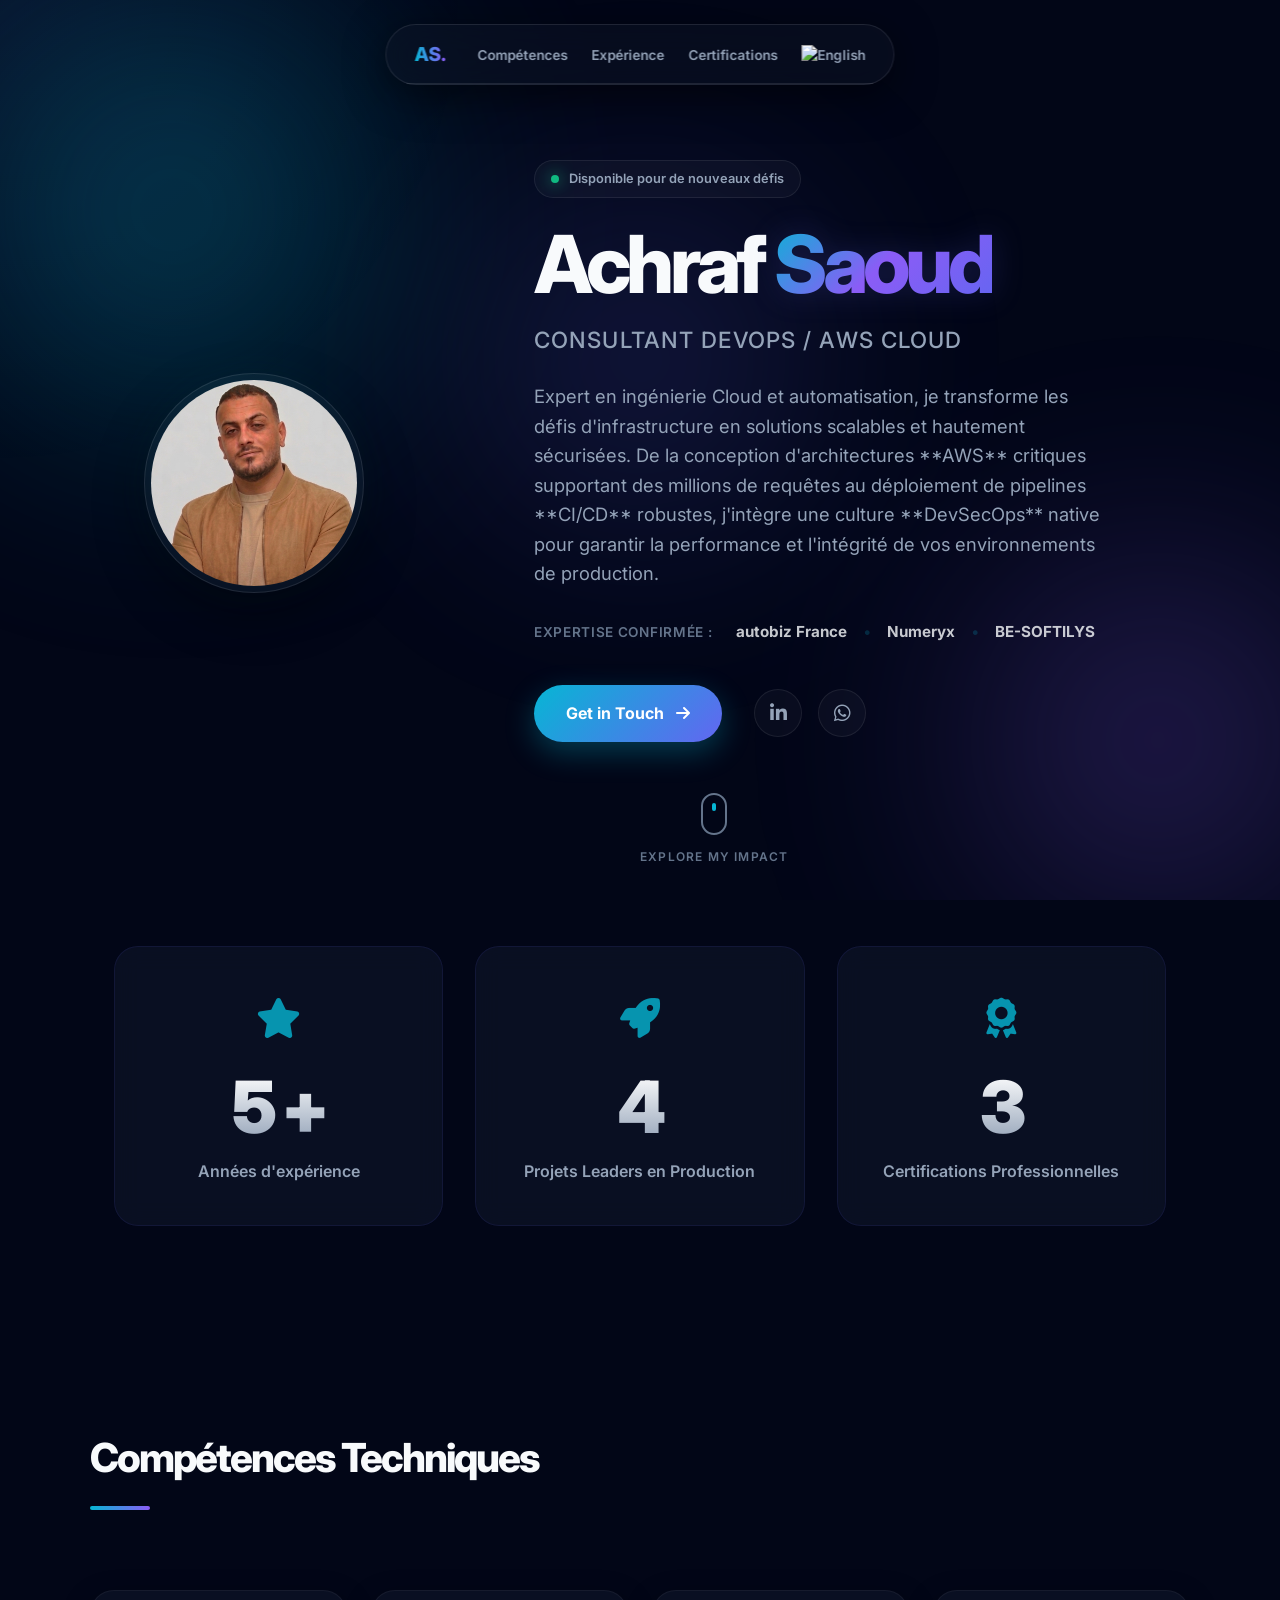
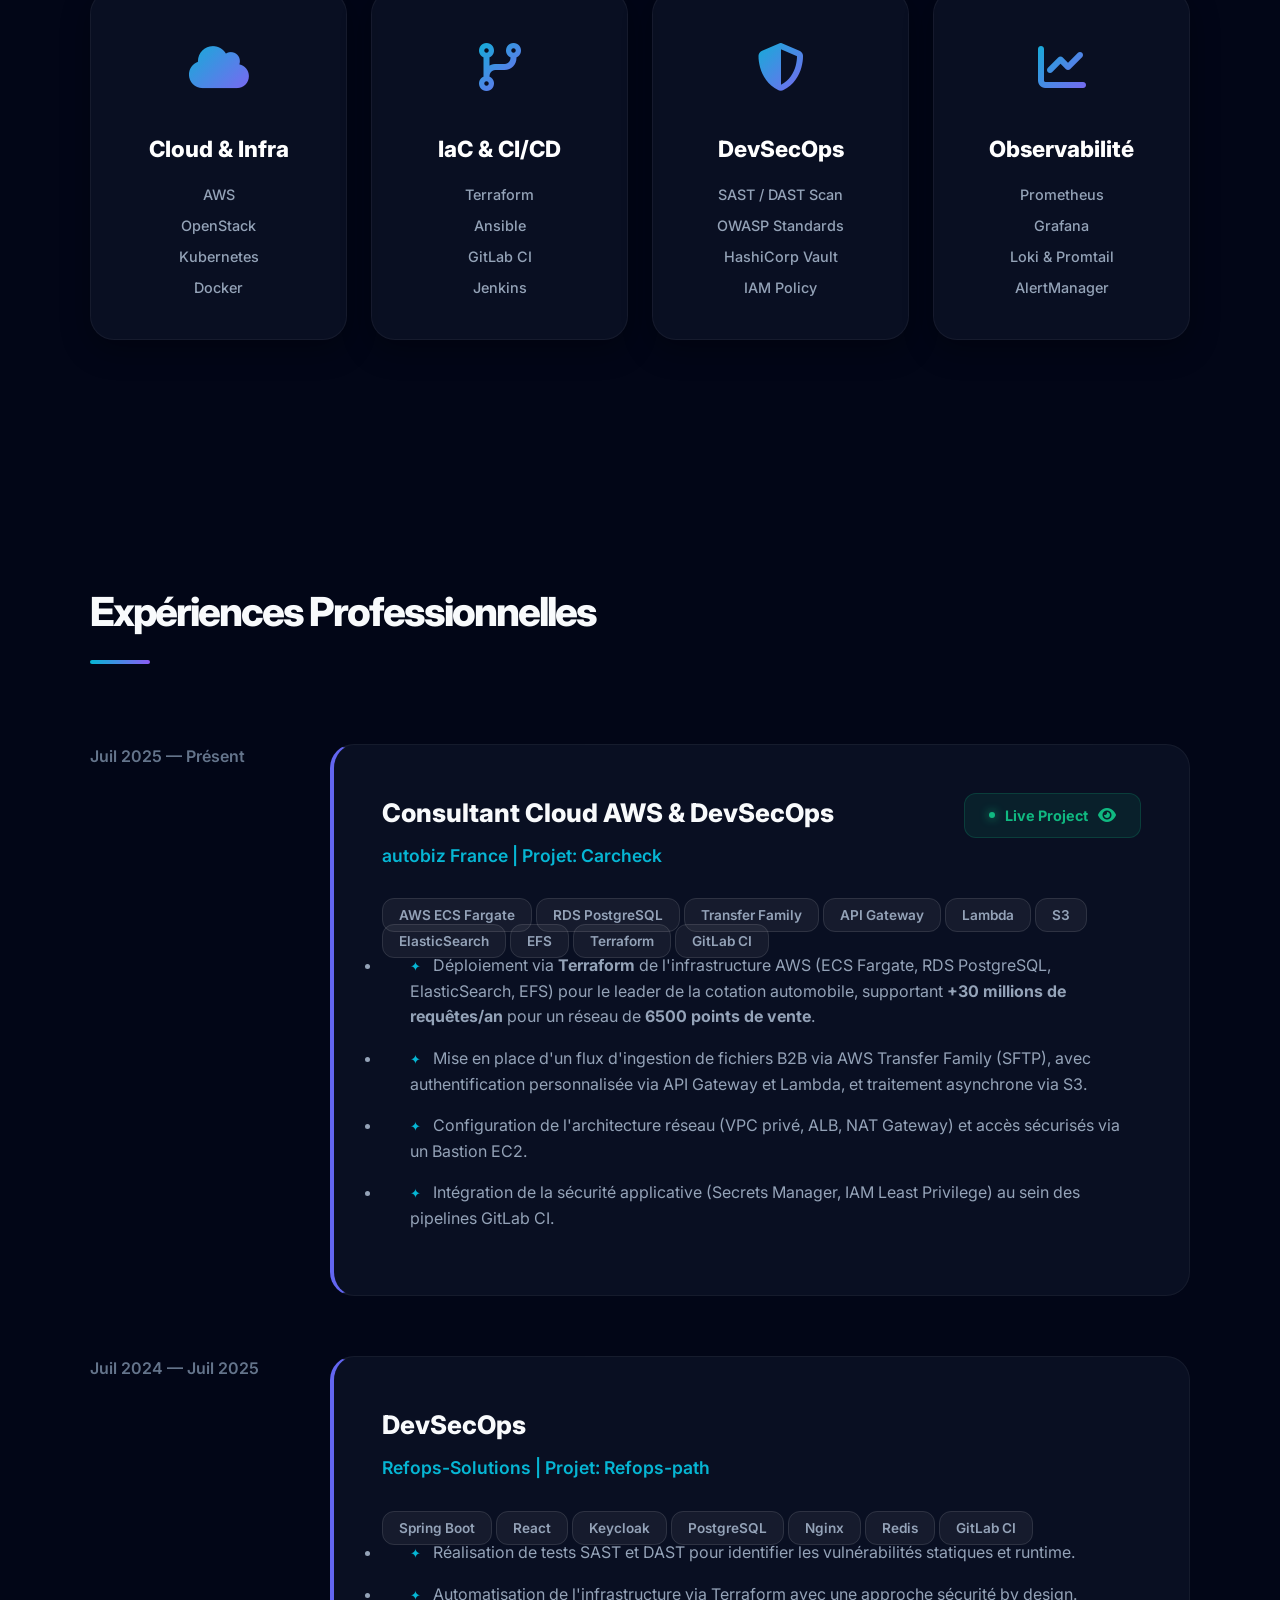
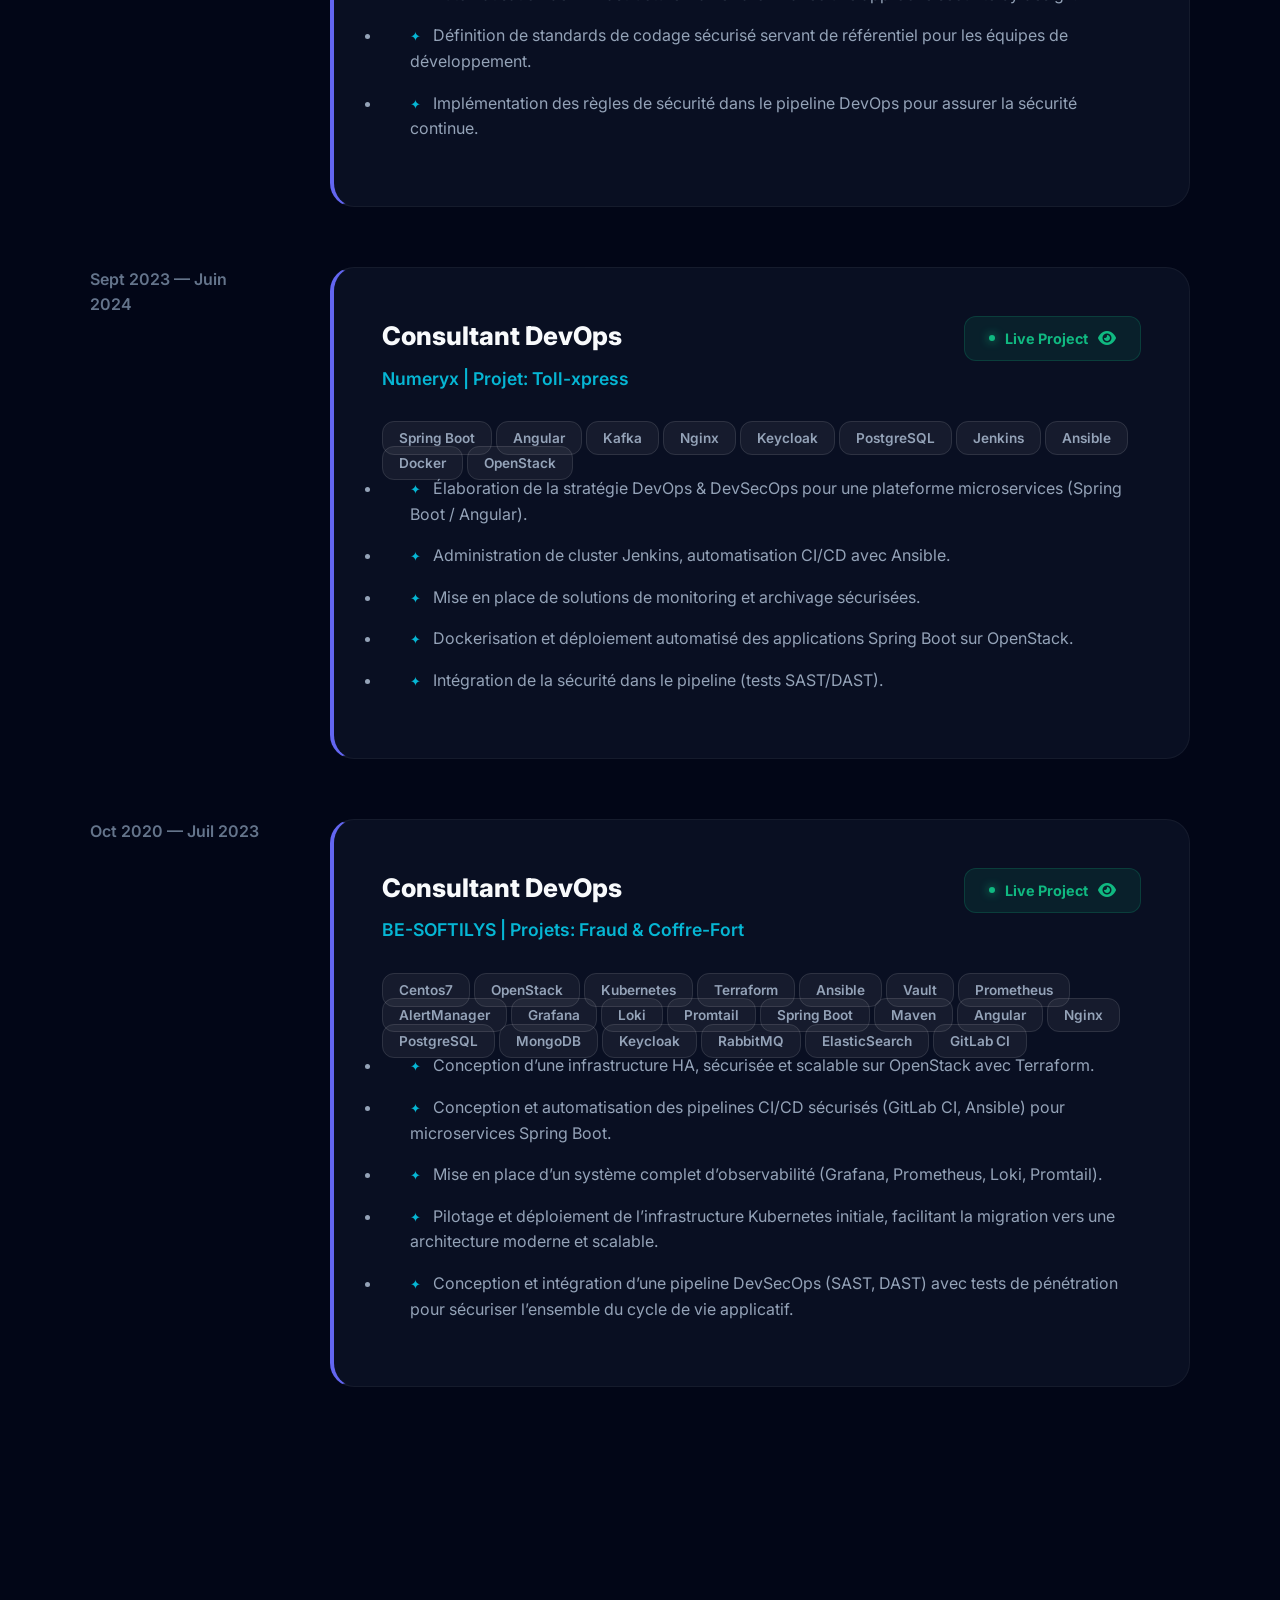
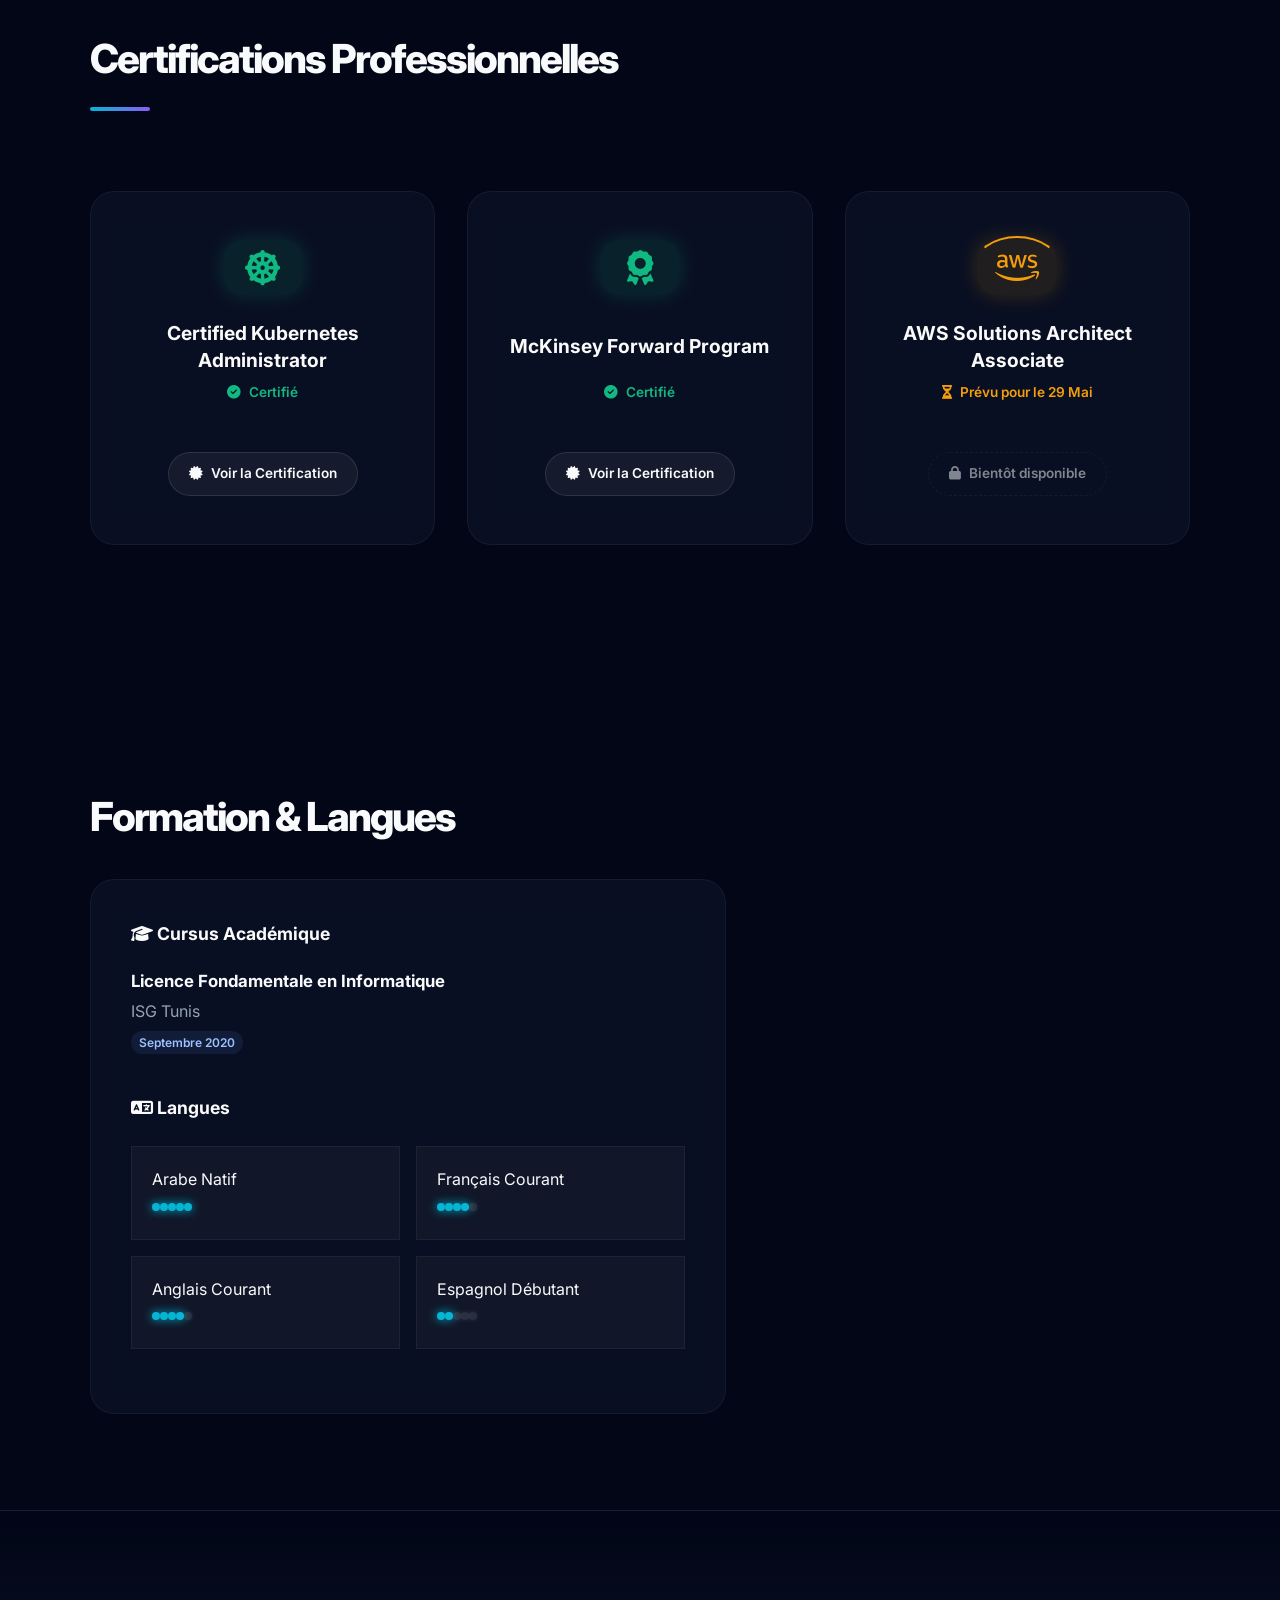
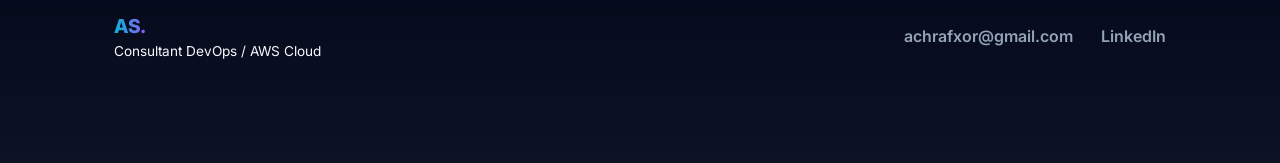
==== commit 1d410d6b: "update" ====
--- a/index.html
+++ b/index.html
@@ -4,7 +4,7 @@
 <head>
     <meta charset="UTF-8">
     <meta name="viewport" content="width=device-width, initial-scale=1.0">
-    <title>Achraf Saoud | Cloud Architect</title>
+    <title>Achraf Saoud | Consultant DevOps / AWS Cloud</title>
 
     <link href="https://fonts.googleapis.com/css2?family=Inter:wght@300;400;500;600;700&display=swap" rel="stylesheet">
     <link rel="stylesheet" href="https://cdnjs.cloudflare.com/ajax/libs/font-awesome/6.4.0/css/all.min.css">
@@ -27,9 +27,13 @@
             <div class="nav-logo">AS<span class="dot">.</span></div>
             <ul class="nav-links">
                 <li><a href="#competences" class="magnetic-btn">Compétences</a></li>
-                <li><a href="#kpis" class="magnetic-btn">Métriques</a></li>
                 <li><a href="#experience" class="magnetic-btn">Expérience</a></li>
                 <li><a href="#certifications" class="magnetic-btn">Certifications</a></li>
+                <li class="lang-switcher">
+                    <a href="index-en.html" class="lang-link" title="English Version">
+                        <img src="https://flagcdn.com/w40/gb.png" alt="English">
+                    </a>
+                </li>
             </ul>
         </div>
     </nav>
@@ -37,29 +41,40 @@
     <!-- 1. INTRO (HERO) -->
     <header class="hero container">
         <div class="hero-main">
+            <!-- Left Side: Integrated Portrait -->
+            <div class="hero-visual reveal-on-scroll">
+                <div class="portrait-frame">
+                    <div class="portrait-glow"></div>
+                    <img src="linkedachraf.png" alt="Achraf Saoud" class="hero-avatar">
+                </div>
+            </div>
+
+            <!-- Right Side: Impactful Content -->
             <div class="hero-content reveal-on-scroll">
-                <div class="hero-badge">
-                    <span class="status-dot"></span> 
-                    <span>5+ Ans d’expérience • Expert Cloud & Sécurité</span>
+                <div class="hero-header-group">
+                    <div class="hero-badge">
+                        <span class="status-dot"></span> 
+                        <span>Disponible pour de nouveaux défis</span>
+                    </div>
                 </div>
                 
                 <h1 class="hero-title">
                     Achraf <span class="gradient-text">Saoud</span>
                 </h1>
                 
-                <h2 class="hero-subtitle">Cloud Architect</h2>
+                <h2 class="hero-subtitle">Consultant DevOps / AWS Cloud</h2>
                 
                 <p class="hero-description">
-                    Architecte de la résilience cloud et expert en <strong>Security by Design</strong>. J'aide les entreprises à transformer leurs infrastructures critiques en écosystèmes <strong>Kubernetes</strong> automatisés, ultra-sécurisés et à haute disponibilité.
+                    Expert en ingénierie Cloud et automatisation, je transforme les défis d'infrastructure en solutions scalables et hautement sécurisées. De la conception d'architectures **AWS** critiques supportant des millions de requêtes au déploiement de pipelines **CI/CD** robustes, j'intègre une culture **DevSecOps** native pour garantir la performance et l'intégrité de vos environnements de production.
                 </p>
 
                 <div class="hero-trust">
-                    <span>Expérience confirmée chez</span>
                     <div class="trust-logos">
-                        <strong>Databiz</strong>
-                        <span class="trust-sep">/</span>
+                        <span class="trust-label">Expertise confirmée :</span>
+                        <strong>autobiz France</strong>
+                        <span class="trust-sep">•</span>
                         <strong>Numeryx</strong>
-                        <span class="trust-sep">/</span>
+                        <span class="trust-sep">•</span>
                         <strong>BE-SOFTILYS</strong>
                     </div>
                 </div>
@@ -70,26 +85,12 @@
                     </a>
                     <div class="social-links">
                         <a href="https://linkedin.com/in/achraf-saoud-7b2530197/" target="_blank" class="social-icon magnetic-btn" title="LinkedIn">
-                            <i class="fa-brands fa-linkedin"></i>
+                            <i class="fa-brands fa-linkedin-in"></i>
                         </a>
-                        <a href="#" class="social-icon magnetic-btn" title="GitHub">
-                            <i class="fa-brands fa-github"></i>
+                        <a href="https://wa.me/21693540232" target="_blank" class="social-icon magnetic-btn" title="WhatsApp">
+                            <i class="fa-brands fa-whatsapp"></i>
                         </a>
                     </div>
-                </div>
-
-                <div class="hero-expertise">
-                    <span class="exp-pill">AWS</span>
-                    <span class="exp-pill">Kubernetes</span>
-                    <span class="exp-pill">Terraform</span>
-                    <span class="exp-pill">DevSecOps</span>
-                </div>
-            </div>
-            
-            <div class="hero-visual reveal-on-scroll" style="transition-delay: 200ms;">
-                <div class="portrait-frame">
-                    <div class="portrait-glow"></div>
-                    <img src="linkedachraf.png" alt="Achraf Saoud" class="hero-avatar">
                 </div>
             </div>
         </div>
@@ -102,58 +103,8 @@
         </div>
     </header>
 
-    <!-- 2. COMPÉTENCES TECHNIQUES -->
-    <section id="competences" class="section container">
-        <div class="section-header reveal-on-scroll">
-            <h3 class="section-title">Compétences Techniques</h3>
-            <div class="section-line"></div>
-        </div>
-        
-        <div class="skills-grid bento-layout">
-            <div class="glass-card skill-category tilt-element reveal-on-scroll bento-span-2">
-                <div class="skill-icon"><i class="fa-solid fa-cloud"></i></div>
-                <h4>Cloud & Containers</h4>
-                <div class="skill-tags">
-                    <span class="tag"><i class="fa-brands fa-aws"></i> AWS (ECS, RDS, S3)</span>
-                    <span class="tag"><i class="fa-solid fa-server"></i> OpenStack</span>
-                    <span class="tag"><i class="fa-solid fa-dharmachakra"></i> Kubernetes</span>
-                    <span class="tag"><i class="fa-brands fa-docker"></i> Docker</span>
-                </div>
-            </div>
-            <div class="glass-card skill-category tilt-element reveal-on-scroll bento-span-1" style="transition-delay: 100ms;">
-                <div class="skill-icon"><i class="fa-solid fa-code-branch"></i></div>
-                <h4>IaC & CI/CD</h4>
-                <div class="skill-tags">
-                    <span class="tag"><i class="fa-solid fa-code"></i> Terraform</span>
-                    <span class="tag"><i class="fa-solid fa-a"></i> Ansible</span>
-                    <span class="tag"><i class="fa-brands fa-gitlab"></i> GitLab CI</span>
-                    <span class="tag"><i class="fa-brands fa-jenkins"></i> Jenkins</span>
-                </div>
-            </div>
-            <div class="glass-card skill-category tilt-element reveal-on-scroll bento-span-1" style="transition-delay: 200ms;">
-                <div class="skill-icon"><i class="fa-solid fa-shield-halved"></i></div>
-                <h4>Sécurité & DevSecOps</h4>
-                <div class="skill-tags">
-                    <span class="tag"><i class="fa-solid fa-magnifying-glass"></i> SAST / DAST</span>
-                    <span class="tag"><i class="fa-solid fa-shield"></i> OWASP</span>
-                    <span class="tag"><i class="fa-solid fa-lock"></i> Vault</span>
-                </div>
-            </div>
-            <div class="glass-card skill-category tilt-element reveal-on-scroll bento-span-2" style="transition-delay: 300ms;">
-                <div class="skill-icon"><i class="fa-solid fa-chart-line"></i></div>
-                <h4>Data & Observabilité</h4>
-                <div class="skill-tags">
-                    <span class="tag"><i class="fa-solid fa-database"></i> PostgreSQL</span>
-                    <span class="tag"><i class="fa-solid fa-chart-pie"></i> Prometheus</span>
-                    <span class="tag"><i class="fa-solid fa-chart-bar"></i> Grafana</span>
-                    <span class="tag"><i class="fa-solid fa-list-check"></i> Loki & Promtail</span>
-                </div>
-            </div>
-        </div>
-    </section>
-
-    <!-- 3. GLOBAL KPIS -->
-    <section id="kpis" class="section container">
+    <!-- GLOBAL KPIS -->
+    <section id="kpis" class="container" style="margin-top: 40px; margin-bottom: 80px; position: relative; z-index: 10;">
         <div class="impact-grid">
             <div class="glass-card metric-card tilt-element reveal-on-scroll">
                 <div class="metric-icon"><i class="fa-solid fa-star"></i></div>
@@ -168,7 +119,7 @@
                 <div class="metric-value-wrapper">
                     <span class="metric-value counter" data-target="4">0</span>
                 </div>
-                <div class="metric-label">Projets en Production</div>
+                <div class="metric-label">Projets Leaders en Production</div>
             </div>
             <div class="glass-card metric-card tilt-element reveal-on-scroll" style="transition-delay: 200ms;">
                 <div class="metric-icon"><i class="fa-solid fa-award"></i></div>
@@ -176,6 +127,92 @@
                     <span class="metric-value counter" data-target="3">0</span>
                 </div>
                 <div class="metric-label">Certifications Professionnelles</div>
+            </div>
+        </div>
+    </section>
+
+    <!-- 2. COMPÉTENCES TECHNIQUES -->
+    <section id="competences" class="section container">
+        <div class="section-header reveal-on-scroll">
+            <h3 class="section-title">Compétences Techniques</h3>
+            <div class="section-line"></div>
+        </div>
+        
+        <div class="skills-grid">
+            <!-- 1. Cloud -->
+            <div class="skill-card reveal-on-scroll">
+                <div class="skill-card-inner">
+                    <div class="skill-card-front">
+                        <div class="skill-icon-large"><i class="fa-solid fa-cloud"></i></div>
+                        <h4 class="skill-category-title">Cloud & Infra</h4>
+                        <div class="skill-tech-list">
+                            <span>AWS</span>
+                            <span>OpenStack</span>
+                            <span>Kubernetes</span>
+                            <span>Docker</span>
+                        </div>
+                    </div>
+                    <div class="skill-card-back">
+                        <p>Architecture et déploiement d'infrastructures hautement disponibles, sécurisées et scalables.</p>
+                    </div>
+                </div>
+            </div>
+
+            <!-- 2. DevOps -->
+            <div class="skill-card reveal-on-scroll" style="transition-delay: 100ms;">
+                <div class="skill-card-inner">
+                    <div class="skill-card-front">
+                        <div class="skill-icon-large"><i class="fa-solid fa-code-branch"></i></div>
+                        <h4 class="skill-category-title">IaC & CI/CD</h4>
+                        <div class="skill-tech-list">
+                            <span>Terraform</span>
+                            <span>Ansible</span>
+                            <span>GitLab CI</span>
+                            <span>Jenkins</span>
+                        </div>
+                    </div>
+                    <div class="skill-card-back">
+                        <p>Automatisation complète du cycle de vie des applications et gestion de l'infrastructure par le code.</p>
+                    </div>
+                </div>
+            </div>
+
+            <!-- 3. DevSecOps -->
+            <div class="skill-card reveal-on-scroll" style="transition-delay: 200ms;">
+                <div class="skill-card-inner">
+                    <div class="skill-card-front">
+                        <div class="skill-icon-large"><i class="fa-solid fa-shield-halved"></i></div>
+                        <h4 class="skill-category-title">DevSecOps</h4>
+                        <div class="skill-tech-list">
+                            <span>SAST / DAST Scan</span>
+                            <span>OWASP Standards</span>
+                            <span>HashiCorp Vault</span>
+                            <span>IAM Policy</span>
+                        </div>
+                    </div>
+                    <div class="skill-card-back">
+                        <p>Intégration de la sécurité au cycle de vie du développement (SDLC) pour garantir des infrastructures résilientes et une protection optimale des données.</p>
+                    </div>
+                </div>
+            </div>
+
+            <!-- 4. Monitoring -->
+            <div class="skill-card reveal-on-scroll" style="transition-delay: 300ms;">
+                <div class="skill-card-inner">
+                    <div class="skill-card-front">
+                        <div class="skill-icon-large"><i class="fa-solid fa-chart-line"></i></div>
+                        <h4 class="skill-category-title">Observabilité</h4>
+                        <div class="skill-tech-list">
+                            <span>Prometheus</span>
+                            <span>Grafana</span>
+                            <span>Loki & Promtail</span>
+                            <span>AlertManager</span>
+                        </div>
+                    </div>
+                    <div class="skill-card-back">
+                        <p>Mise en place de stacks de monitoring temps réel pour assurer la santé et la performance de l'infrastructure et des applications.</p>
+                    </div>
+                </div>
             </div>
         </div>
     </section>
@@ -195,13 +232,14 @@
                     <span class="job-date">Juil 2025 — Présent</span>
                 </div>
                 <div class="glass-card job-content tilt-element">
-                    <div class="job-header" style="display: flex; justify-content: space-between; align-items: flex-start; margin-bottom: 20px; flex-wrap: wrap; gap: 16px;">
+                    <div class="job-header">
                         <div>
-                            <h4 class="job-title" style="margin-bottom: 6px;">Consultant Cloud AWS & DevSecOps</h4>
-                            <div class="job-company text-gradient" style="margin-bottom: 0;">Databiz | Projet: Carcheck</div>
+                            <h4 class="job-title">Consultant Cloud AWS & DevSecOps</h4>
+                            <div class="job-company text-gradient">autobiz France | Projet: Carcheck</div>
                         </div>
                         <a href="https://coteauto.autobiz.fr/" target="_blank" class="project-link-btn">
-                            <i class="fa-solid fa-arrow-up-right-from-square"></i> Voir le Projet
+                            <span class="live-dot"></span>
+                            <span>Live Project</span> <i class="fa-solid fa-eye"></i>
                         </a>
                     </div>
                     
@@ -227,19 +265,52 @@
                 </div>
             </div>
 
-            <!-- Toll-xpress -->
+            <!-- Refops-Solutions -->
             <div class="timeline-item reveal-on-scroll sticky-card" style="top: 140px; z-index: 2;">
                 <div class="job-meta">
-                    <span class="job-date">Sept 2023 — Juin 2025</span>
+                    <span class="job-date">Juil 2024 — Juil 2025</span>
                 </div>
                 <div class="glass-card job-content tilt-element">
-                    <div class="job-header" style="display: flex; justify-content: space-between; align-items: flex-start; margin-bottom: 20px; flex-wrap: wrap; gap: 16px;">
+                    <div class="job-header">
                         <div>
-                            <h4 class="job-title" style="margin-bottom: 6px;">Consultant DevOps</h4>
-                            <div class="job-company text-gradient" style="margin-bottom: 0;">Numeryx | Projet: Toll-xpress</div>
+                            <h4 class="job-title">DevSecOps</h4>
+                            <div class="job-company text-gradient">Refops-Solutions | Projet: Refops-path</div>
+                        </div>
+                    </div>
+
+                    <div class="tech-stack-mini">
+                        <span class="tag">Spring Boot</span>
+                        <span class="tag">React</span>
+                        <span class="tag">Keycloak</span>
+                        <span class="tag">PostgreSQL</span>
+                        <span class="tag">Nginx</span>
+                        <span class="tag">Redis</span>
+                        <span class="tag">GitLab CI</span>
+                    </div>
+
+                    <ul class="job-bullets">
+                        <li>Réalisation de tests SAST et DAST pour identifier les vulnérabilités statiques et runtime.</li>
+                        <li>Automatisation de l'infrastructure via Terraform avec une approche sécurité by design.</li>
+                        <li>Définition de standards de codage sécurisé servant de référentiel pour les équipes de développement.</li>
+                        <li>Implémentation des règles de sécurité dans le pipeline DevOps pour assurer la sécurité continue.</li>
+                    </ul>
+                </div>
+            </div>
+
+            <!-- Toll-xpress -->
+            <div class="timeline-item reveal-on-scroll sticky-card" style="top: 160px; z-index: 3;">
+                <div class="job-meta">
+                    <span class="job-date">Sept 2023 — Juin 2024</span>
+                </div>
+                <div class="glass-card job-content tilt-element">
+                    <div class="job-header">
+                        <div>
+                            <h4 class="job-title">Consultant DevOps</h4>
+                            <div class="job-company text-gradient">Numeryx | Projet: Toll-xpress</div>
                         </div>
                         <a href="https://tollxpress.fr/" target="_blank" class="project-link-btn">
-                            <i class="fa-solid fa-arrow-up-right-from-square"></i> Voir le Projet
+                            <span class="live-dot"></span>
+                            <span>Live Project</span> <i class="fa-solid fa-eye"></i>
                         </a>
                     </div>
 
@@ -257,27 +328,29 @@
                     </div>
 
                     <ul class="job-bullets">
-                        <li>Implémentation des pipelines CI/CD via Jenkins et Ansible pour une architecture microservices (Spring Boot / Angular).</li>
-                        <li>Conteneurisation (Docker) et déploiement automatisé des services métiers sur des instances OpenStack.</li>
-                        <li>Intégration de scans de vulnérabilités (tests SAST/DAST) au sein des pipelines de déploiement.</li>
-                        <li>Gestion et sécurisation de la configuration (Nginx, Keycloak, PostgreSQL).</li>
+                        <li>Élaboration de la stratégie DevOps & DevSecOps pour une plateforme microservices (Spring Boot / Angular).</li>
+                        <li>Administration de cluster Jenkins, automatisation CI/CD avec Ansible.</li>
+                        <li>Mise en place de solutions de monitoring et archivage sécurisées.</li>
+                        <li>Dockerisation et déploiement automatisé des applications Spring Boot sur OpenStack.</li>
+                        <li>Intégration de la sécurité dans le pipeline (tests SAST/DAST).</li>
                     </ul>
                 </div>
             </div>
 
             <!-- Fraud & Coffre-Fort -->
-            <div class="timeline-item reveal-on-scroll sticky-card" style="top: 160px; z-index: 3;">
+            <div class="timeline-item reveal-on-scroll sticky-card" style="top: 180px; z-index: 4;">
                 <div class="job-meta">
                     <span class="job-date">Oct 2020 — Juil 2023</span>
                 </div>
                 <div class="glass-card job-content tilt-element">
-                    <div class="job-header" style="display: flex; justify-content: space-between; align-items: flex-start; margin-bottom: 20px; flex-wrap: wrap; gap: 16px;">
+                    <div class="job-header">
                         <div>
-                            <h4 class="job-title" style="margin-bottom: 6px;">Consultant DevOps</h4>
-                            <div class="job-company text-gradient" style="margin-bottom: 0;">BE-SOFTILYS | Projets: Fraud & Coffre-Fort</div>
+                            <h4 class="job-title">Consultant DevOps</h4>
+                            <div class="job-company text-gradient">BE-SOFTILYS | Projets: Fraud & Coffre-Fort</div>
                         </div>
                         <a href="https://www.myswisskeeper.com/" target="_blank" class="project-link-btn">
-                            <i class="fa-solid fa-arrow-up-right-from-square"></i> Voir le Projet
+                            <span class="live-dot"></span>
+                            <span>Live Project</span> <i class="fa-solid fa-eye"></i>
                         </a>
                     </div>
 
@@ -306,10 +379,11 @@
                     </div>
 
                     <ul class="job-bullets">
-                        <li>Provisionnement d'une infrastructure haute disponibilité sur OpenStack à l'aide de Terraform.</li>
-                        <li>Administration du cluster Kubernetes pour héberger et orchestrer les microservices de l'application.</li>
-                        <li>Déploiement de la stack d'observabilité complète (Prometheus, AlertManager, Grafana, Loki, Promtail).</li>
-                        <li>Implémentation de pipelines DevSecOps sur GitLab CI incluant des tests de pénétration (standards OWASP).</li>
+                        <li>Conception d’une infrastructure HA, sécurisée et scalable sur OpenStack avec Terraform.</li>
+                        <li>Conception et automatisation des pipelines CI/CD sécurisés (GitLab CI, Ansible) pour microservices Spring Boot.</li>
+                        <li>Mise en place d’un système complet d’observabilité (Grafana, Prometheus, Loki, Promtail).</li>
+                        <li>Pilotage et déploiement de l’infrastructure Kubernetes initiale, facilitant la migration vers une architecture moderne et scalable.</li>
+                        <li>Conception et intégration d’une pipeline DevSecOps (SAST, DAST) avec tests de pénétration pour sécuriser l’ensemble du cycle de vie applicatif.</li>
                     </ul>
                 </div>
             </div>
@@ -317,45 +391,61 @@
         </div>
     </section>
 
-    <!-- 5 & 6. CERTIFICATIONS ET FORMATIONS -->
-    <section class="section container">
+    <!-- 5. CERTIFICATIONS -->
+    <section id="certifications" class="section container">
+        <div class="section-header reveal-on-scroll">
+            <h3 class="section-title">Certifications Professionnelles</h3>
+            <div class="section-line"></div>
+        </div>
+        <div class="cert-grid-horizontal">
+            <!-- CKA -->
+            <div class="glass-card cert-card achieved reveal-on-scroll">
+                <div class="cert-icon-wrapper">
+                    <i class="fa-solid fa-dharmachakra"></i>
+                </div>
+                <div class="cert-info">
+                    <h4 class="cert-name">Certified Kubernetes Administrator</h4>
+                    <div class="cert-status"><i class="fa-solid fa-circle-check"></i> Certifié</div>
+                    <a href="https://www.credly.com/badges/e5cdbe9e-1370-44f1-b190-5e0872c76f24/linked_in_profile" target="_blank" class="cert-link">
+                        <i class="fa-solid fa-certificate"></i> Voir la Certification
+                    </a>
+                </div>
+            </div>
+
+            <!-- McKinsey -->
+            <div class="glass-card cert-card achieved reveal-on-scroll" style="transition-delay: 100ms;">
+                <div class="cert-icon-wrapper">
+                    <i class="fa-solid fa-award"></i>
+                </div>
+                <div class="cert-info">
+                    <h4 class="cert-name">McKinsey Forward Program</h4>
+                    <div class="cert-status"><i class="fa-solid fa-circle-check"></i> Certifié</div>
+                    <a href="https://www.credly.com/earner/earned/badge/262e8c99-3eaf-4c7f-8c59-97543e746f87" target="_blank" class="cert-link">
+                        <i class="fa-solid fa-certificate"></i> Voir la Certification
+                    </a>
+                </div>
+            </div>
+
+            <!-- AWS -->
+            <div class="glass-card cert-card in-progress reveal-on-scroll" style="transition-delay: 200ms;">
+                <div class="cert-icon-wrapper">
+                    <div class="spinner-ring"></div>
+                    <i class="fa-brands fa-aws"></i>
+                </div>
+                <div class="cert-info">
+                    <h4 class="cert-name">AWS Solutions Architect Associate</h4>
+                    <div class="cert-status"><i class="fa-solid fa-hourglass-half"></i> Prévu pour le 29 Mai</div>
+                    <span class="cert-link disabled">
+                        <i class="fa-solid fa-lock"></i> Bientôt disponible
+                    </span>
+                </div>
+            </div>
+        </div>
+    </section>
+
+    <!-- 6. FORMATION & LANGUES -->
+    <section id="formation" class="section container">
         <div class="grid-2">
-            
-            <div id="certifications">
-                <div class="section-header reveal-on-scroll" style="margin-bottom: 30px;">
-                    <h3 class="section-title">Certifications</h3>
-                </div>
-                <div class="cert-grid">
-                    <div class="glass-card cert-card tilt-element reveal-on-scroll">
-                        <div class="cert-icon-wrapper in-progress">
-                            <i class="fa-brands fa-aws text-gradient"></i>
-                            <div class="spinner-ring"></div>
-                        </div>
-                        <div class="cert-info">
-                            <h4 style="margin-bottom: 4px; font-size: 1.05rem;">AWS Solutions Architect Associate</h4>
-                            <div class="cert-status in-progress"><i class="fa-regular fa-clock"></i> Prévu pour Mai 2026</div>
-                        </div>
-                    </div>
-                    <div class="glass-card cert-card tilt-element reveal-on-scroll" style="transition-delay: 100ms;">
-                        <div class="cert-icon-wrapper achieved">
-                            <i class="fa-solid fa-dharmachakra text-gradient"></i>
-                        </div>
-                        <div class="cert-info">
-                            <h4 style="margin-bottom: 4px; font-size: 1.05rem;">Certified Kubernetes Administrator (CKA)</h4>
-                            <div class="cert-status achieved"><i class="fa-solid fa-circle-check"></i> Obtenu en Décembre 2023</div>
-                        </div>
-                    </div>
-                    <div class="glass-card cert-card tilt-element reveal-on-scroll" style="transition-delay: 200ms;">
-                        <div class="cert-icon-wrapper achieved">
-                            <i class="fa-solid fa-chart-pie text-gradient"></i>
-                        </div>
-                        <div class="cert-info">
-                            <h4 style="margin-bottom: 4px; font-size: 1.05rem;">McKinsey Forward Program</h4>
-                            <div class="cert-status achieved"><i class="fa-solid fa-circle-check"></i> Obtenu en Juillet 2025</div>
-                        </div>
-                    </div>
-                </div>
-            </div>
 
             <div id="formation">
                 <div class="section-header reveal-on-scroll" style="margin-bottom: 30px;">
@@ -428,7 +518,7 @@
         <div class="container footer-content">
             <div>
                 <span class="nav-logo">AS<span class="dot">.</span></span>
-                <p class="text-muted mt-2" style="font-size: 0.85rem;">Cloud Architect</p>
+                <p class="text-muted mt-2" style="font-size: 0.85rem;">Consultant DevOps / AWS Cloud</p>
             </div>
             <div>
                 <a href="mailto:achrafxor@gmail.com" class="footer-link">achrafxor@gmail.com</a>
--- a/style.css
+++ b/style.css
@@ -195,12 +195,13 @@
 
 /* HERO */
 .hero {
-    min-height: 100vh;
+    min-height: auto; /* Change from 100vh to avoid content push */
     display: flex;
     flex-direction: column;
     justify-content: center;
     position: relative;
-    padding-top: 120px;
+    padding-top: 160px;
+    padding-bottom: 100px;
 }
 
 .hero-main {
@@ -215,10 +216,17 @@
     flex: 1;
 }
 
+.hero-header-group {
+    display: flex;
+    gap: 12px;
+    flex-wrap: wrap;
+    margin-bottom: 28px;
+}
+
 .hero-badge {
     display: inline-flex;
     align-items: center;
-    gap: 12px;
+    gap: 10px;
     padding: 8px 16px;
     background: rgba(255, 255, 255, 0.03);
     border: 1px solid rgba(255, 255, 255, 0.08);
@@ -226,7 +234,24 @@
     font-size: 0.8rem;
     font-weight: 600;
     color: var(--text-secondary);
-    margin-bottom: 32px;
+}
+
+.focus-badge {
+    display: inline-flex;
+    align-items: center;
+    gap: 8px;
+    padding: 8px 16px;
+    background: rgba(16, 185, 129, 0.1);
+    border: 1px solid rgba(16, 185, 129, 0.2);
+    border-radius: 999px;
+    font-size: 0.8rem;
+    font-weight: 600;
+    color: #10b981;
+}
+
+.focus-badge span {
+    color: #fff;
+    opacity: 0.8;
 }
 
 .status-dot {
@@ -238,17 +263,11 @@
     animation: pulse 2s infinite;
 }
 
-@keyframes pulse {
-    0% { transform: scale(1); opacity: 1; }
-    50% { transform: scale(1.5); opacity: 0.5; }
-    100% { transform: scale(1); opacity: 1; }
-}
-
 .gradient-text {
     background: linear-gradient(135deg, var(--accent-1) 0%, var(--accent-2) 50%, var(--accent-3) 100%);
     -webkit-background-clip: text;
     -webkit-text-fill-color: transparent;
-    filter: drop-shadow(0 0 30px rgba(99, 102, 241, 0.3));
+    filter: drop-shadow(0 0 15px rgba(99, 102, 241, 0.2));
 }
 
 .btn-primary {
@@ -272,50 +291,60 @@
 }
 
 .hero-title {
-    font-size: clamp(3.5rem, 8vw, 6.5rem);
-    font-weight: 900;
+    font-size: clamp(3.5rem, 8vw, 5rem);
+    font-weight: 800;
     letter-spacing: -0.06em;
-    line-height: 0.85;
+    line-height: 0.95;
+    margin-bottom: 20px;
+}
+
+.hero-subtitle {
+    font-size: 1.4rem;
+    font-weight: 500;
+    color: var(--text-secondary);
     margin-bottom: 24px;
-}
-
-.hero-subtitle {
-    font-size: 1.8rem;
-    font-weight: 500;
+    letter-spacing: 0.05em;
+    text-transform: uppercase;
+}
+
+.hero-description {
+    max-width: 580px;
+    font-size: 1.15rem;
+    color: var(--text-secondary);
+    margin-bottom: 32px;
+    line-height: 1.6;
+}
+
+.hero-description strong {
+    color: var(--accent-1);
+    font-weight: 700;
+}
+
+.hero-trust {
+    margin-bottom: 40px;
+}
+
+.trust-logos {
+    display: flex;
+    align-items: center;
+    gap: 16px;
+    font-size: 0.95rem;
     color: var(--text-primary);
-    margin-bottom: 32px;
-    letter-spacing: -0.02em;
-}
-
-.hero-description {
-    max-width: 540px;
-    font-size: 1.1rem;
-    color: var(--text-secondary);
-    margin-bottom: 40px;
-    line-height: 1.7;
-}
-
-.hero-trust {
-    margin-bottom: 48px;
-    display: flex;
-    flex-direction: column;
-    gap: 12px;
-}
-
-.hero-trust span {
-    font-size: 0.8rem;
+    flex-wrap: wrap;
+}
+
+.trust-label {
+    font-size: 0.85rem;
     color: var(--text-muted);
+    font-weight: 600;
     text-transform: uppercase;
-    letter-spacing: 0.1em;
-    font-weight: 600;
-}
-
-.trust-logos {
-    display: flex;
-    align-items: center;
-    gap: 16px;
-    font-size: 1rem;
-    color: var(--text-secondary);
+    letter-spacing: 0.05em;
+    margin-right: 8px;
+}
+
+.trust-sep {
+    color: var(--accent-1);
+    opacity: 0.5;
 }
 
 .trust-sep {
@@ -390,50 +419,52 @@
     transform: scale(1.05);
 }
 
-/* HERO VISUAL */
+/* HERO VISUAL (LEFT) */
 .hero-visual {
-    flex: 0 0 450px;
+    flex: 0 0 280px;
     display: flex;
     justify-content: center;
+    position: relative;
+    z-index: 2;
 }
 
 .portrait-frame {
     position: relative;
-    width: 400px;
-    height: 400px;
-    border-radius: 80px;
-    padding: 20px;
-    background: rgba(255, 255, 255, 0.02);
-    border: 1px solid rgba(255, 255, 255, 0.08);
-    transform: rotate(3deg);
-    transition: var(--transition);
-}
-
-.portrait-frame:hover {
-    transform: rotate(0deg) scale(1.05);
-    border-color: rgba(255, 255, 255, 0.2);
-}
-
-.portrait-glow {
-    position: absolute;
-    inset: -20px;
-    background: radial-gradient(circle, rgba(99, 102, 241, 0.2), transparent 70%);
-    z-index: -1;
-    border-radius: inherit;
-    filter: blur(40px);
+    width: 220px;
+    height: 220px;
+    border-radius: 50%;
+    padding: 6px;
+    background: rgba(255, 255, 255, 0.03);
+    border: 1px solid rgba(255, 255, 255, 0.1);
+    transition: var(--transition);
+    box-shadow: 0 20px 50px rgba(0, 0, 0, 0.4);
 }
 
 .hero-avatar {
     width: 100%;
     height: 100%;
     object-fit: cover;
-    border-radius: 60px;
-    filter: grayscale(0.5);
-    transition: var(--transition);
-}
-
-.portrait-frame:hover .hero-avatar {
-    filter: grayscale(0);
+    border-radius: 50%;
+    transition: var(--transition);
+}
+
+.portrait-glow {
+    position: absolute;
+    inset: -15px;
+    background: radial-gradient(circle, rgba(6, 182, 212, 0.2), transparent 70%);
+    z-index: -1;
+    border-radius: 50%;
+    filter: blur(20px);
+}
+
+.portrait-frame:hover {
+    transform: scale(1.05);
+    border-color: var(--accent-1);
+}
+
+.hero-content {
+    flex: 1;
+    padding-left: 60px;
 }
 
 /* SCROLL INDICATOR */
@@ -518,23 +549,102 @@
 
 .glass-card:hover::before { opacity: 1; }
 
-/* BENTO GRID */
-.skills-grid.bento-layout {
+/* SKILL FLIP CARDS */
+.skills-grid {
     display: grid;
-    grid-template-columns: repeat(3, 1fr);
-    gap: 32px;
-}
-
-.skill-icon {
-    font-size: 2.5rem;
+    grid-template-columns: repeat(4, 1fr);
+    gap: 24px;
+    perspective: 1000px;
+}
+
+@media (max-width: 1100px) {
+    .skills-grid { grid-template-columns: repeat(2, 1fr); }
+}
+
+@media (max-width: 600px) {
+    .skills-grid { grid-template-columns: 1fr; }
+}
+
+.skill-card {
+    height: 350px;
+    cursor: pointer;
+    background: transparent;
+    border: none;
+    padding: 0;
+}
+
+.skill-card-inner {
+    position: relative;
+    width: 100%;
+    height: 100%;
+    text-align: center;
+    transition: transform 0.8s cubic-bezier(0.175, 0.885, 0.32, 1.275);
+    transform-style: preserve-3d;
+}
+
+.skill-card:hover .skill-card-inner {
+    transform: rotateY(180deg);
+}
+
+.skill-card-front, .skill-card-back {
+    position: absolute;
+    width: 100%;
+    height: 100%;
+    -webkit-backface-visibility: hidden;
+    backface-visibility: hidden;
+    border-radius: var(--radius);
+    padding: 32px;
+    display: flex;
+    flex-direction: column;
+    align-items: center;
+    justify-content: center;
+    background: var(--surface);
+    border: 1px solid var(--border);
+    box-shadow: 0 10px 30px rgba(0, 0, 0, 0.3);
+}
+
+.skill-card-front {
+    z-index: 2;
+}
+
+.skill-card-back {
+    transform: rotateY(180deg);
+    background: linear-gradient(135deg, var(--surface-light), var(--surface));
+    border-color: var(--accent-1);
+    justify-content: center;
+    text-align: center;
+}
+
+.skill-card-back p {
+    font-size: 1rem;
+    line-height: 1.6;
+    color: #fff;
+    font-weight: 500;
+}
+
+.skill-icon-large {
+    font-size: 3rem;
     margin-bottom: 24px;
     background: linear-gradient(135deg, var(--accent-1), var(--accent-2));
     -webkit-background-clip: text;
     -webkit-text-fill-color: transparent;
-    filter: drop-shadow(0 0 10px rgba(6, 182, 212, 0.3));
-}
-
-.skill-category h4 { font-size: 1.4rem; font-weight: 700; margin-bottom: 24px; }
+}
+
+.skill-category-title {
+    font-size: 1.4rem;
+    font-weight: 800;
+    margin-bottom: 16px;
+    color: #fff;
+}
+
+.skill-tech-list {
+    font-size: 0.9rem;
+    color: var(--text-secondary);
+    font-weight: 500;
+    display: flex;
+    flex-direction: column;
+    gap: 8px;
+}
 
 .tag {
     padding: 8px 16px;
@@ -585,15 +695,47 @@
 .job-company { font-size: 1.1rem; font-weight: 600; color: var(--accent-1); }
 
 .project-link-btn {
-    padding: 10px 20px;
-    border-radius: 999px;
-    border: 1px solid var(--accent-1);
-    background: rgba(6, 182, 212, 0.05);
-    color: var(--accent-1);
+    display: inline-flex;
+    align-items: center;
+    gap: 10px;
+    padding: 10px 24px;
+    border-radius: 12px;
+    background: rgba(16, 185, 129, 0.1);
+    border: 1px solid rgba(16, 185, 129, 0.2);
+    color: #10b981;
     font-weight: 700;
-    transition: var(--transition);
-}
-.project-link-btn:hover { background: var(--accent-1); color: #fff; box-shadow: 0 0 20px rgba(6, 182, 212, 0.4); }
+    font-size: 0.9rem;
+    text-decoration: none;
+    transition: var(--transition);
+    position: relative;
+    overflow: hidden;
+}
+
+.project-link-btn i {
+    font-size: 1rem;
+    transition: var(--transition);
+}
+
+.live-dot {
+    width: 6px;
+    height: 6px;
+    background: #10b981;
+    border-radius: 50%;
+    box-shadow: 0 0 10px #10b981;
+    animation: pulse 2s infinite;
+}
+
+.project-link-btn:hover {
+    background: #10b981;
+    color: #fff;
+    border-color: #10b981;
+    box-shadow: 0 10px 25px rgba(16, 185, 129, 0.4);
+    transform: translateY(-3px);
+}
+
+.project-link-btn:hover i {
+    transform: scale(1.2);
+}
 
 .job-bullets li { 
     padding-left: 28px; 
@@ -609,17 +751,130 @@
 }
 
 /* CERTIFICATIONS */
-.cert-grid { display: flex; flex-direction: column; gap: 16px; }
-.cert-card { display: flex; align-items: center; gap: 20px; padding: 24px; border-left: 4px solid var(--accent-2); }
+.cert-grid-horizontal {
+    display: grid;
+    grid-template-columns: repeat(3, 1fr);
+    gap: 32px;
+}
+
+@media (max-width: 1024px) {
+    .cert-grid-horizontal { grid-template-columns: repeat(2, 1fr); }
+}
+
+@media (max-width: 768px) {
+    .cert-grid-horizontal { grid-template-columns: 1fr; }
+}
+
+.cert-card {
+    display: flex;
+    flex-direction: column;
+    align-items: center;
+    text-align: center;
+    padding: 48px 32px;
+    background: var(--surface);
+    border: 1px solid var(--border);
+    border-radius: var(--radius);
+    transition: var(--transition);
+    height: 100%; /* Ensure all cards in a row have the same height */
+}
+
+.cert-info {
+    display: flex;
+    flex-direction: column;
+    align-items: center;
+    height: 100%;
+    width: 100%;
+}
+
+.cert-name {
+    font-size: 1.2rem;
+    font-weight: 700;
+    margin-bottom: 8px;
+    line-height: 1.4;
+    color: #fafafa;
+    min-height: 3.4rem;
+    display: flex;
+    align-items: center;
+    justify-content: center;
+}
+
 .cert-icon-wrapper {
-    width: 60px; height: 60px;
-    background: rgba(139, 92, 246, 0.1);
-    color: var(--accent-2);
-    font-size: 1.8rem;
-    border-radius: 16px;
-    display: flex; align-items: center; justify-content: center;
-}
-.cert-status { font-size: 0.8rem; margin-top: 4px; }
+    width: 80px;
+    height: 80px;
+    margin-bottom: 24px;
+    display: flex;
+    align-items: center;
+    justify-content: center;
+    font-size: 2.2rem;
+    border-radius: 20px;
+    position: relative;
+}
+
+.cert-card.achieved .cert-icon-wrapper {
+    background: rgba(16, 185, 129, 0.1);
+    color: #10b981;
+    box-shadow: 0 0 20px rgba(16, 185, 129, 0.2);
+}
+
+.cert-card.in-progress .cert-icon-wrapper {
+    background: rgba(245, 158, 11, 0.1);
+    color: #f59e0b;
+    box-shadow: 0 0 20px rgba(245, 158, 11, 0.2);
+}
+
+.cert-status {
+    font-size: 0.85rem;
+    font-weight: 600;
+    margin-bottom: 24px;
+    display: flex;
+    align-items: center;
+    justify-content: center;
+    gap: 8px;
+}
+
+.achieved .cert-status { color: #10b981; }
+.in-progress .cert-status { color: #f59e0b; }
+
+.cert-link {
+    margin-top: auto; /* Pushes the link to the bottom */
+    display: inline-flex;
+    align-items: center;
+    gap: 8px;
+    padding: 10px 20px;
+    background: rgba(255, 255, 255, 0.05);
+    border: 1px solid rgba(255, 255, 255, 0.1);
+    border-radius: 999px;
+    color: var(--text-primary);
+    font-size: 0.85rem;
+    font-weight: 600;
+    text-decoration: none;
+    transition: var(--transition);
+}
+
+.cert-link:hover {
+    background: rgba(255, 255, 255, 0.1);
+    border-color: var(--accent-1);
+    color: var(--accent-1);
+    transform: translateY(-2px);
+}
+
+.cert-link.disabled {
+    opacity: 0.5;
+    cursor: not-allowed;
+    background: transparent;
+    border-style: dashed;
+}
+
+.spinner-ring {
+    position: absolute;
+    inset: -4px;
+    border: 2px solid transparent;
+    border-top-color: #f59e0b;
+    border-radius: 50%;
+    animation: spin 2s linear infinite;
+}
+
+@keyframes spin { 100% { transform: rotate(360deg); } }
 
 /* LANGUAGES */
 .languages-grid { display: grid; grid-template-columns: 1fr 1fr; gap: 16px; margin-top: 24px; }
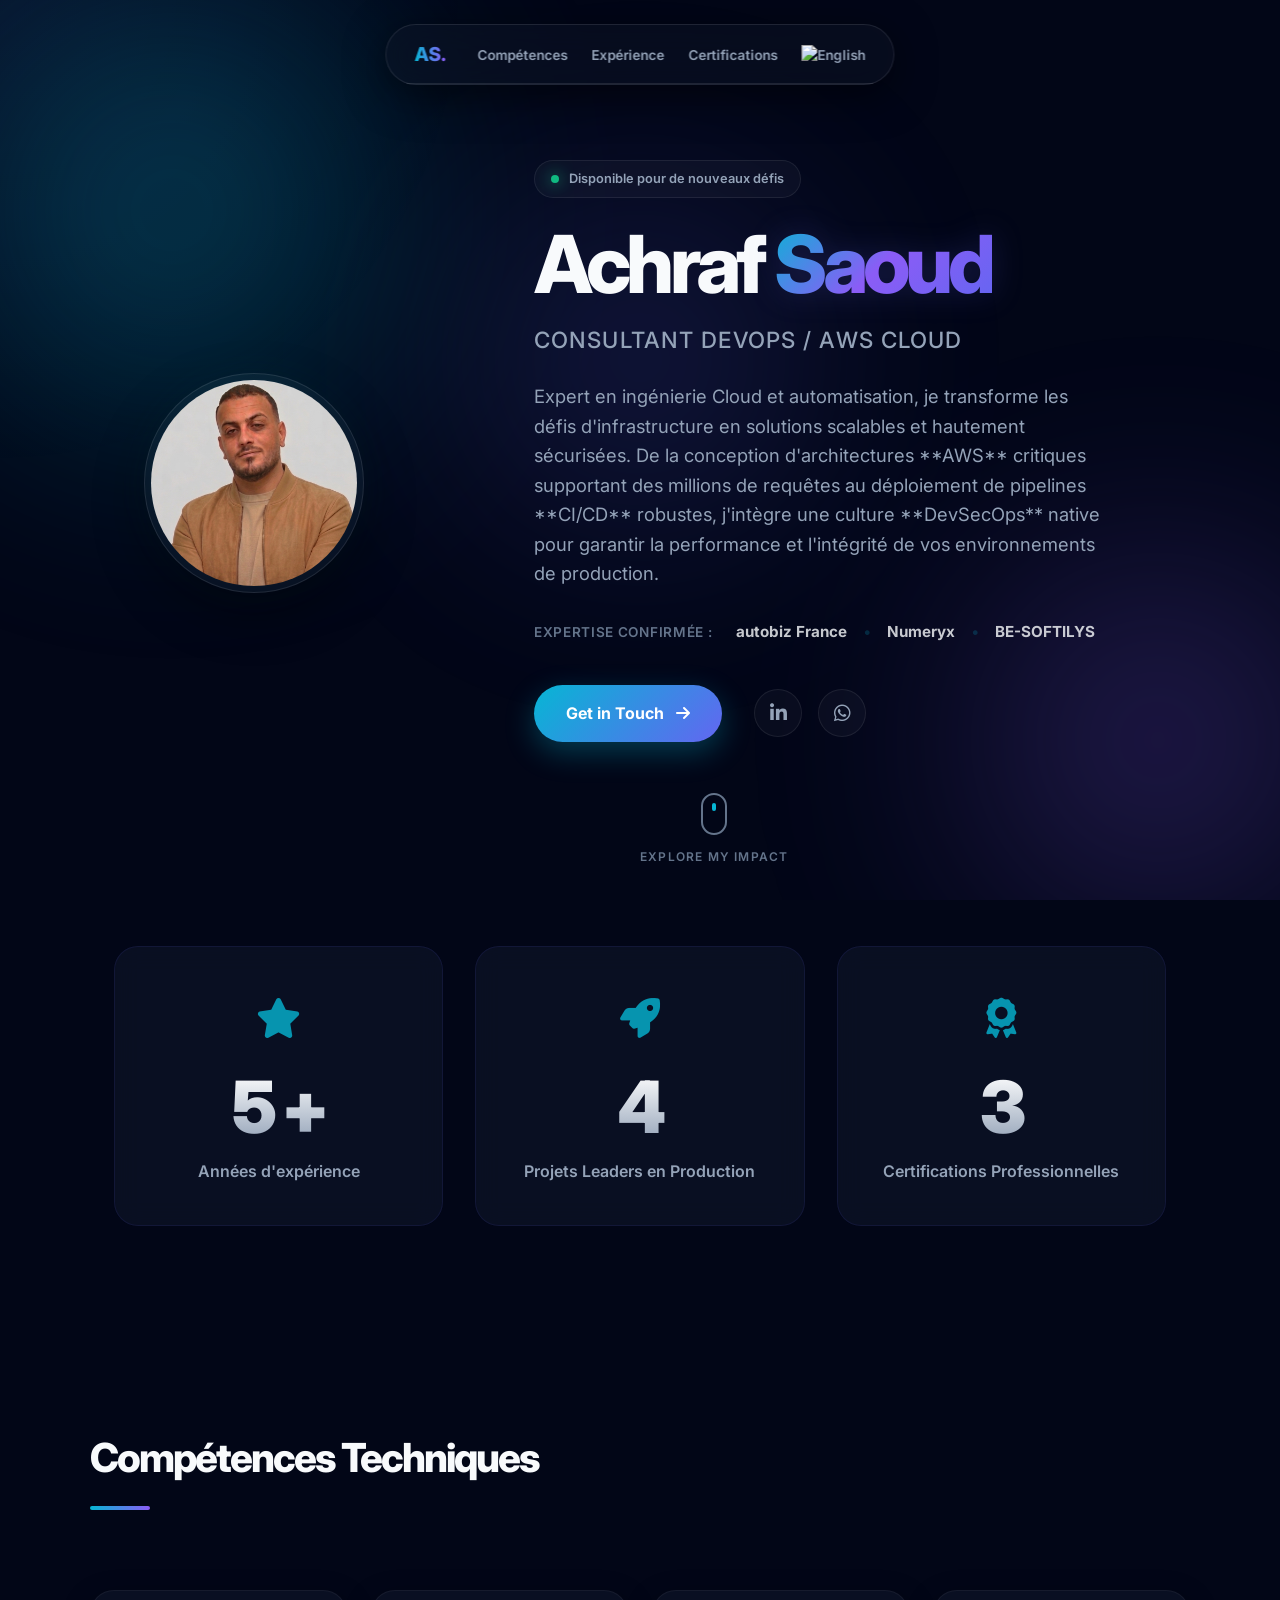
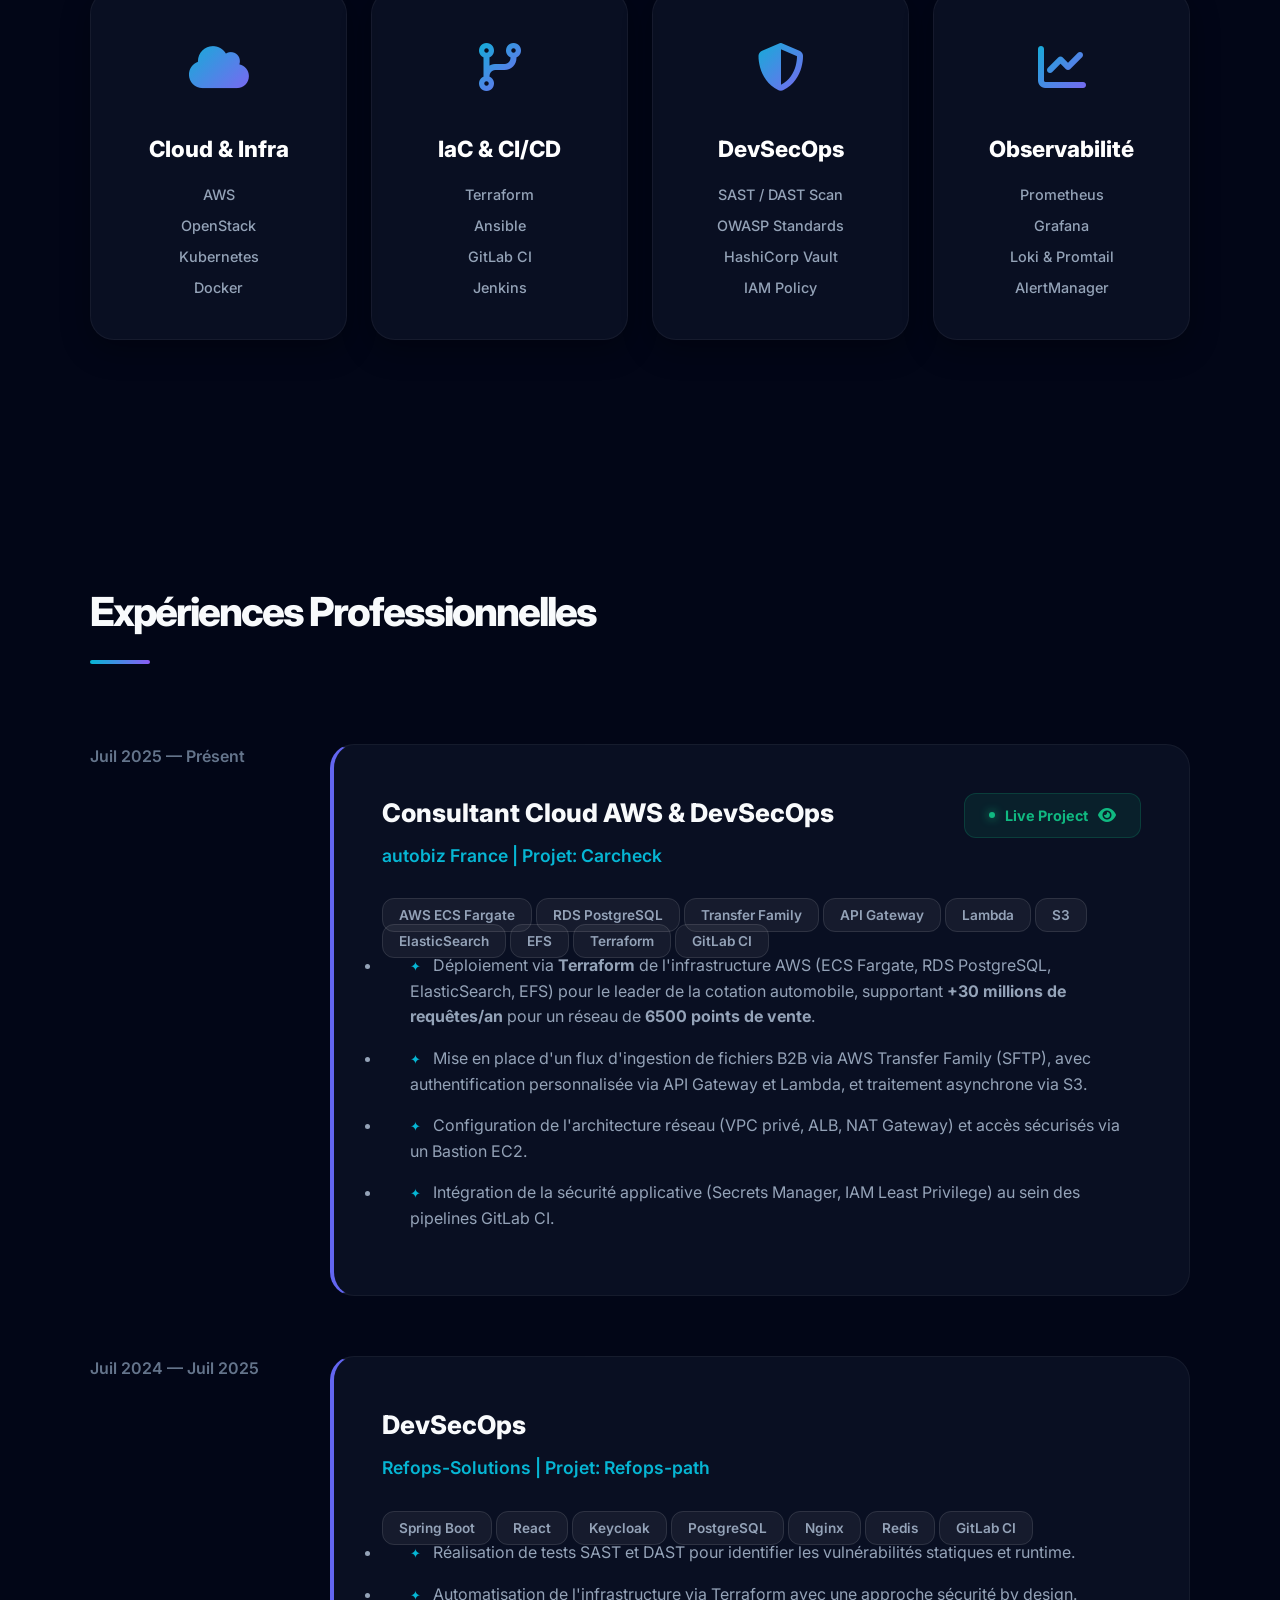
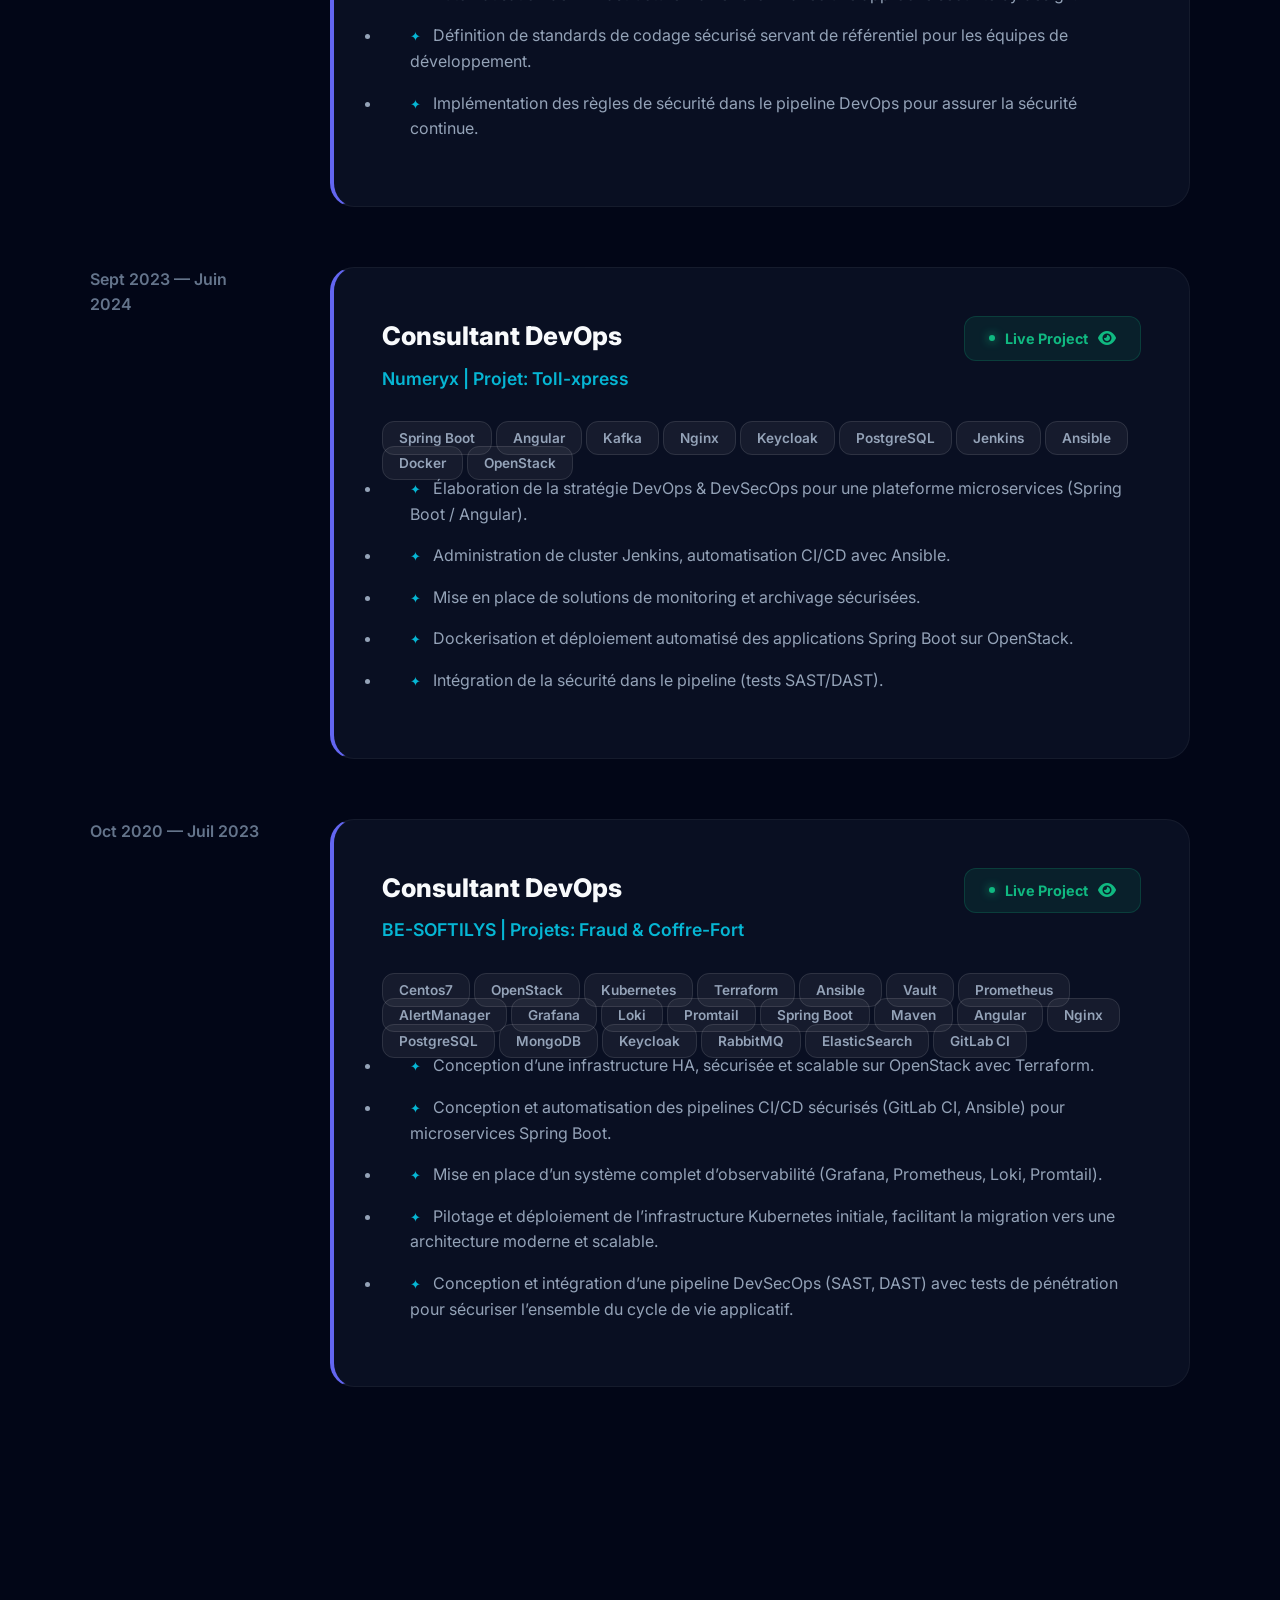
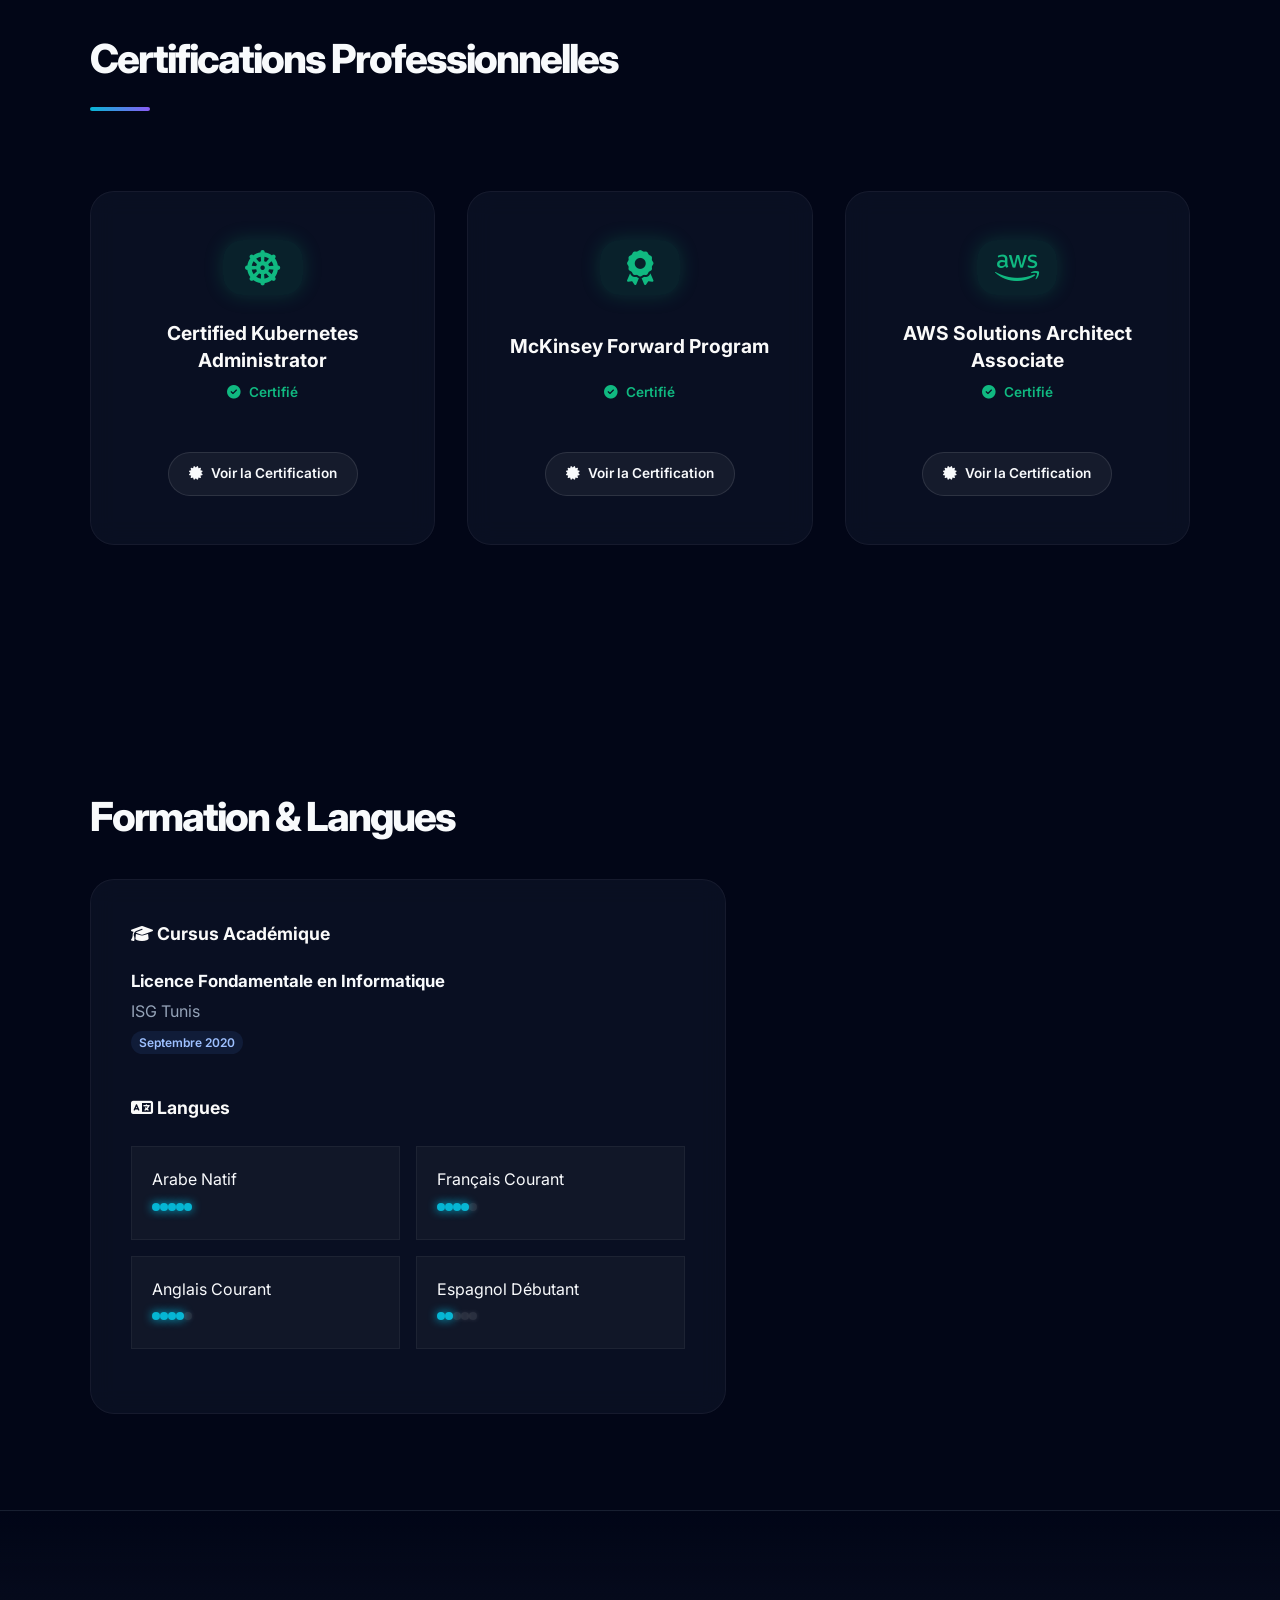
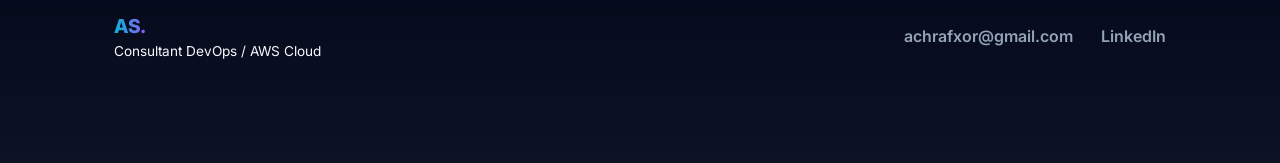
==== commit beb37a36: "Update AWS certification status to Achieved and add Credly link" ====
--- a/index.html
+++ b/index.html
@@ -427,17 +427,16 @@
             </div>
 
             <!-- AWS -->
-            <div class="glass-card cert-card in-progress reveal-on-scroll" style="transition-delay: 200ms;">
+            <div class="glass-card cert-card achieved reveal-on-scroll" style="transition-delay: 200ms;">
                 <div class="cert-icon-wrapper">
-                    <div class="spinner-ring"></div>
                     <i class="fa-brands fa-aws"></i>
                 </div>
                 <div class="cert-info">
                     <h4 class="cert-name">AWS Solutions Architect Associate</h4>
-                    <div class="cert-status"><i class="fa-solid fa-hourglass-half"></i> Prévu pour le 29 Mai</div>
-                    <span class="cert-link disabled">
-                        <i class="fa-solid fa-lock"></i> Bientôt disponible
-                    </span>
+                    <div class="cert-status"><i class="fa-solid fa-circle-check"></i> Certifié</div>
+                    <a href="https://www.credly.com/earner/earned/badge/1f39abf0-8790-484d-86d0-ad7c7ceebec1" target="_blank" class="cert-link">
+                        <i class="fa-solid fa-certificate"></i> Voir la Certification
+                    </a>
                 </div>
             </div>
         </div>
